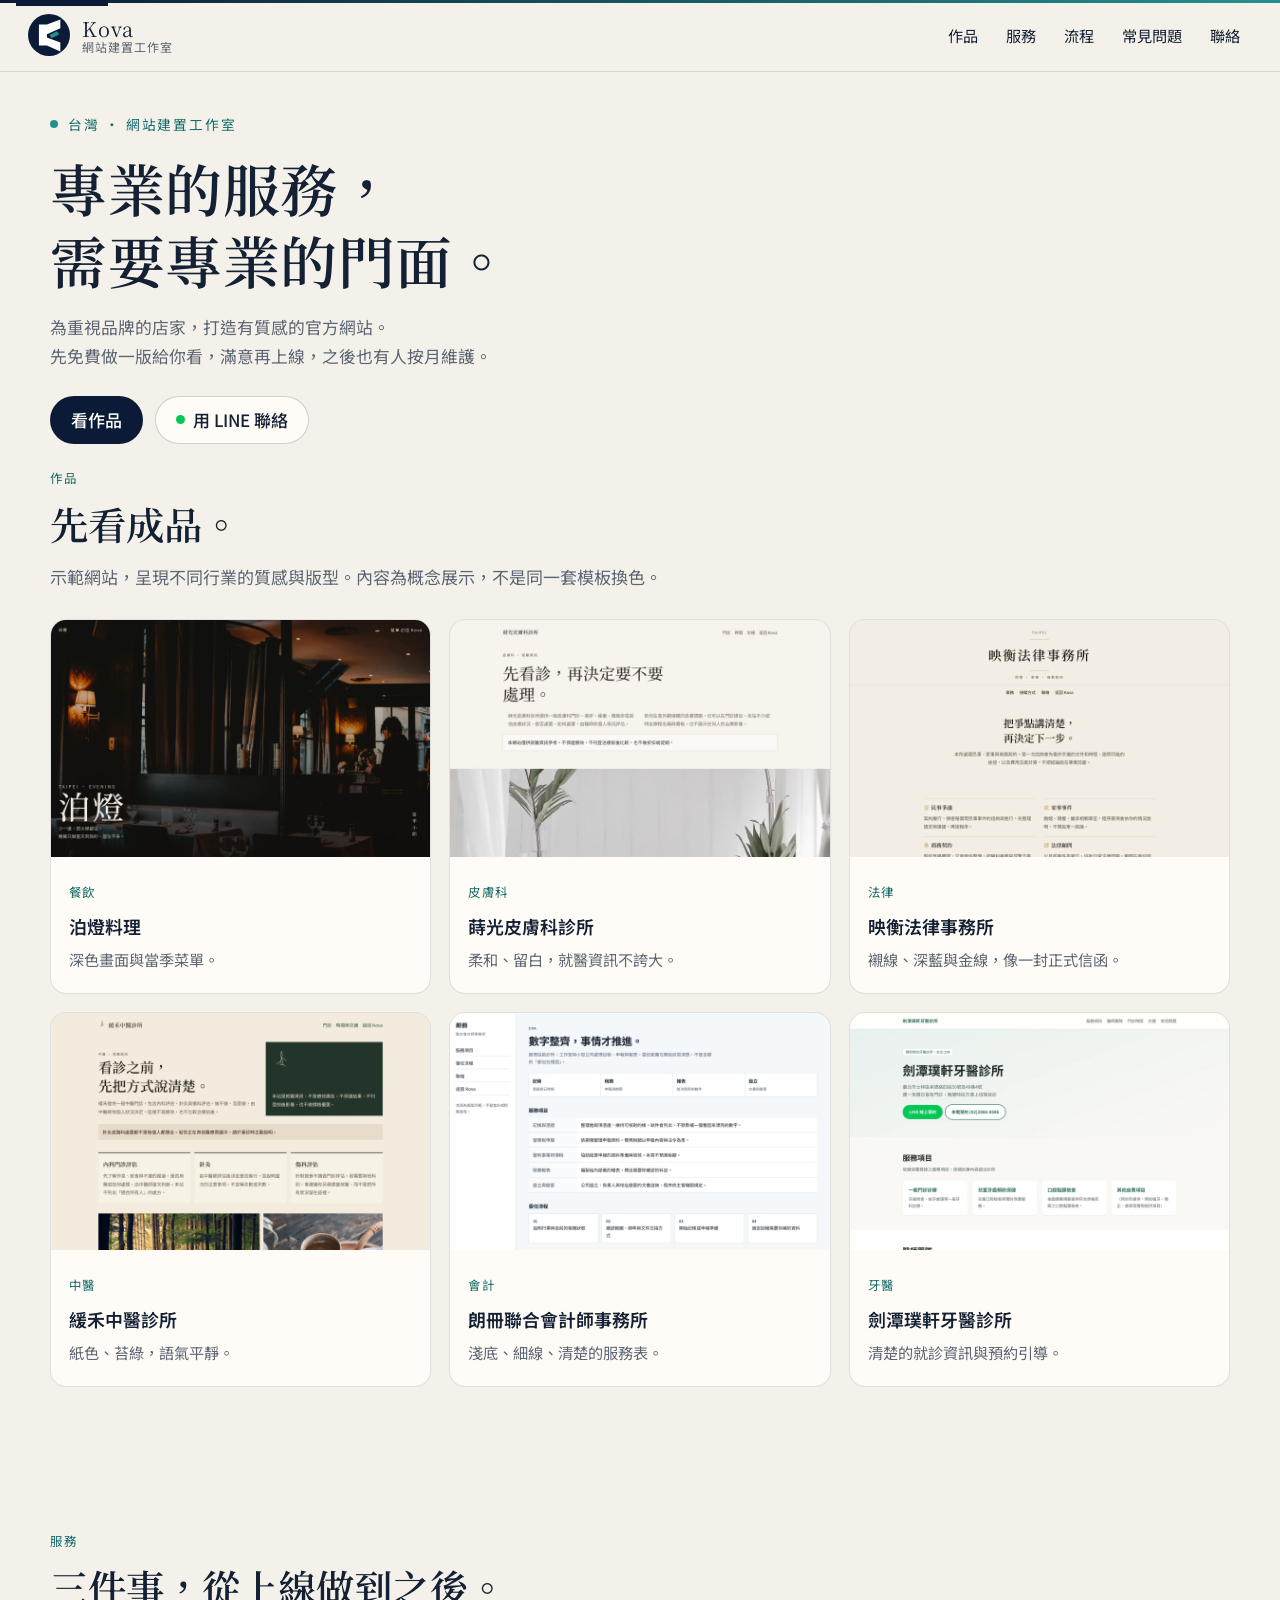
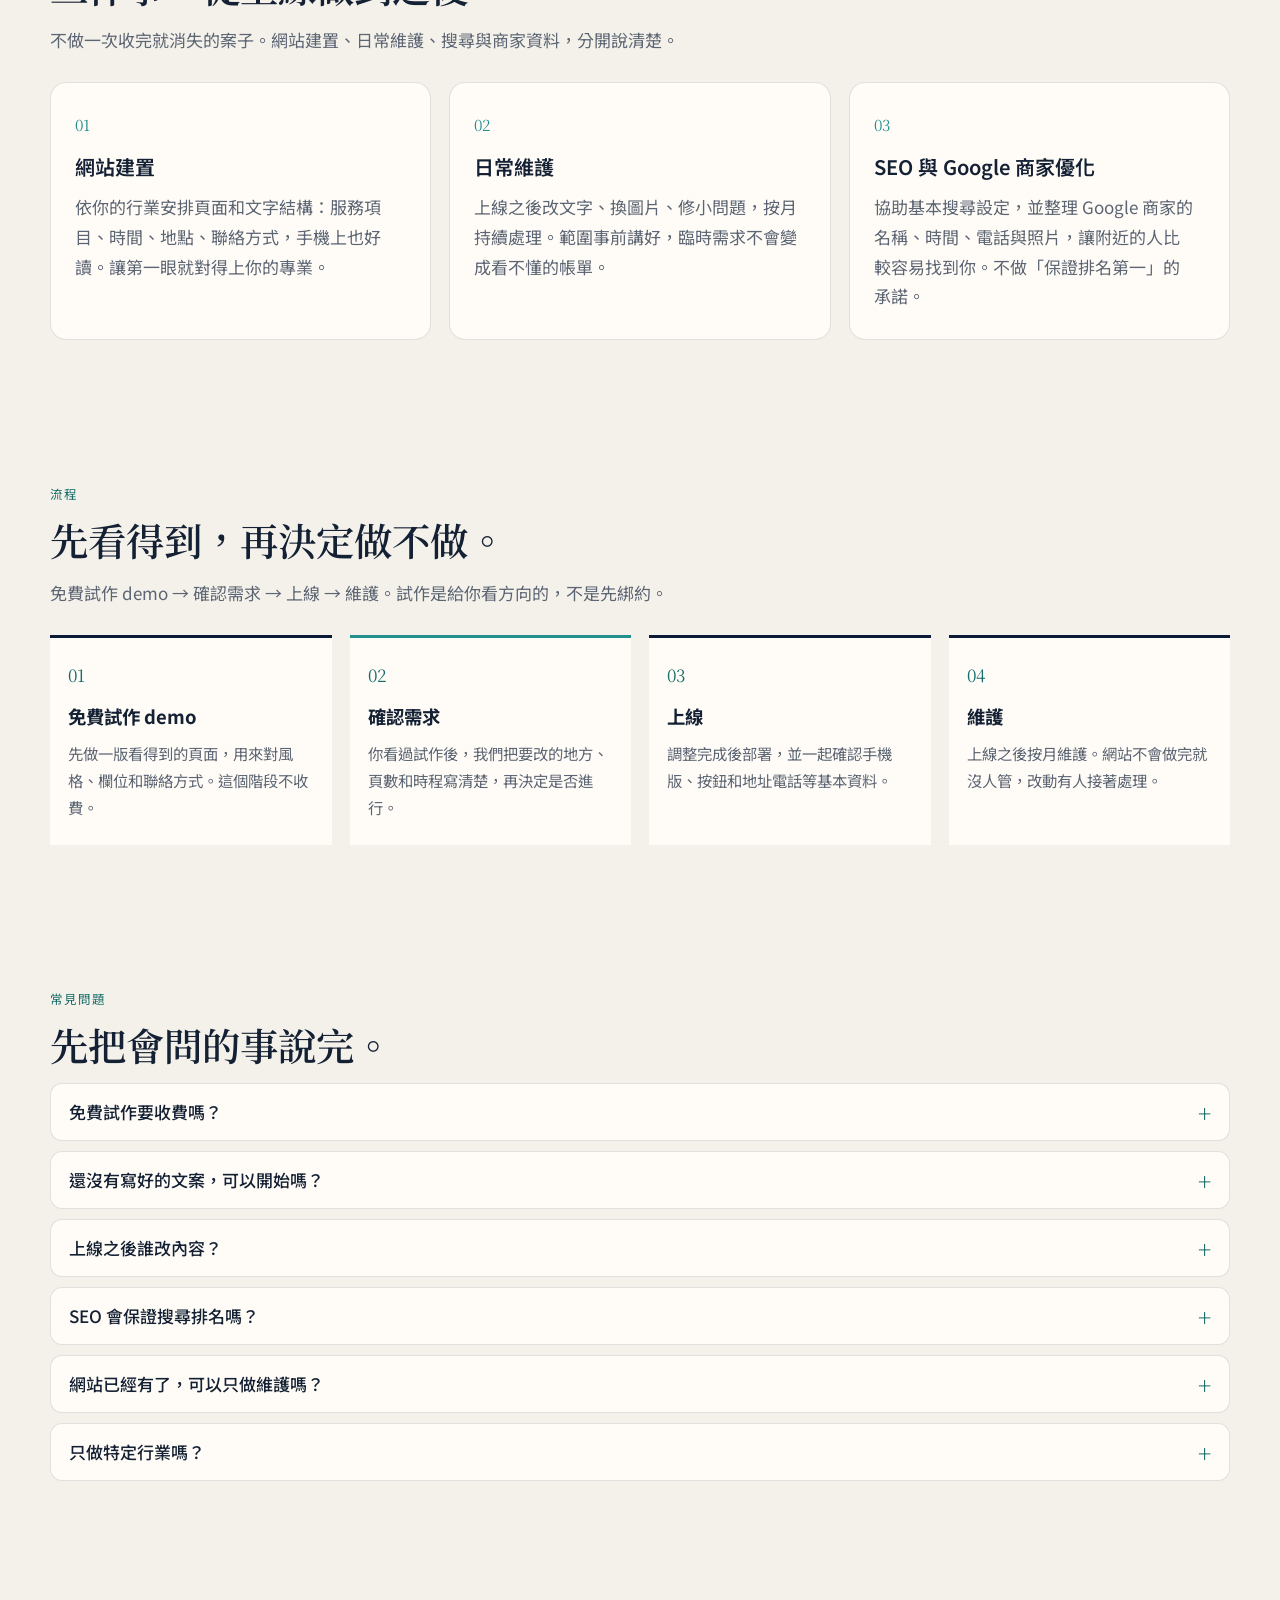
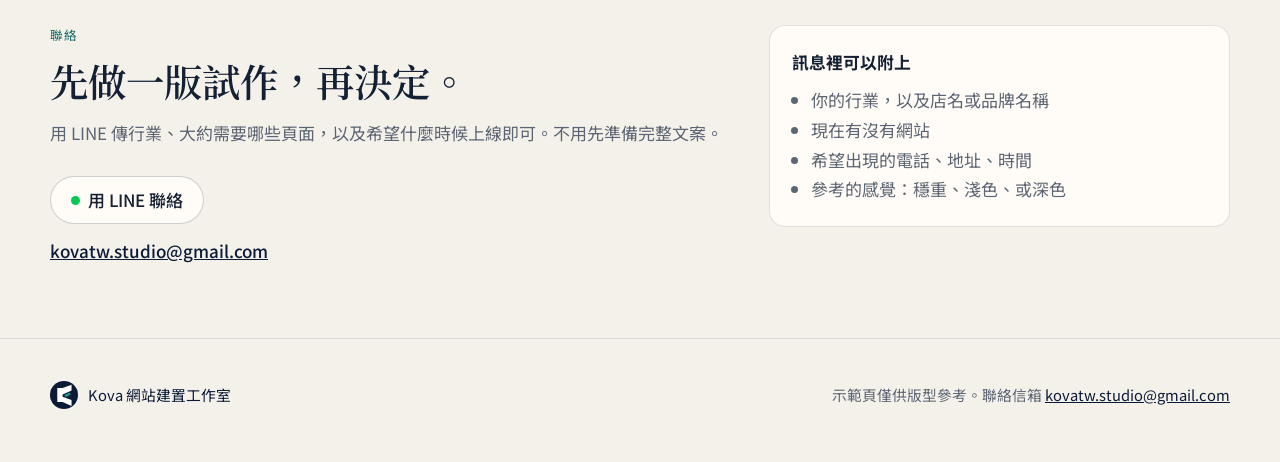
==== index.html @ 4a1bd48b "Hero title: break after comma" ====
<!DOCTYPE html>
<html lang="zh-Hant">
<head>
  <meta charset="utf-8">
  <meta name="viewport" content="width=device-width, initial-scale=1">
  <meta name="color-scheme" content="light">
  <title>Kova｜為重視品牌的店家打造官方網站</title>
  <meta name="description" content="Kova 是台灣的網站建置工作室，為重視品牌的店家打造有質感的官方網站。先免費做一版給你看，滿意再上線，之後也有人按月維護。">
  <meta name="theme-color" content="#0B1A36">
  <link rel="icon" href="assets/favicon.svg" type="image/svg+xml">
  <link rel="preconnect" href="https://fonts.googleapis.com">
  <link rel="preconnect" href="https://fonts.gstatic.com" crossorigin>
  <link href="https://fonts.googleapis.com/css2?family=Noto+Sans+TC:wght@400;500;700&family=Noto+Serif+TC:wght@500;600;700&display=swap" rel="stylesheet">
  <link rel="stylesheet" href="assets/site.css">
</head>
<body>
  <a class="skip" href="#main">跳到內容</a>
  <header class="site-header">
    <a class="brand" href="index.html" aria-label="Kova 首頁">
      <img src="assets/logo.svg" alt="" width="42" height="42">
      <span class="brand-text">
        <span class="brand-name">Kova</span>
        <span class="brand-sub">網站建置工作室</span>
      </span>
    </a>
    <button class="nav-toggle" type="button" aria-expanded="false" aria-controls="site-nav">選單</button>
    <nav id="site-nav" aria-label="主要">
      <a href="#work">作品</a>
      <a href="#services">服務</a>
      <a href="#process">流程</a>
      <a href="#faq">常見問題</a>
      <a href="#contact">聯絡</a>
    </nav>
  </header>

  <main id="main">
    <section class="hero wrap">
      <p class="eyebrow"><span class="dot" aria-hidden="true"></span>台灣 · 網站建置工作室</p>
      <h1 class="hero-title"><span>專業的服務，</span><span>需要專業的門面。</span></h1>
      <p class="lede">為重視品牌的店家，打造有質感的官方網站。<br>先免費做一版給你看，滿意再上線，之後也有人按月維護。</p>
      <div class="hero-actions">
        <a class="btn btn-navy" href="#work">看作品</a>
        <a class="btn btn-line" href="https://line.me/R/ti/p/@456rtbld">用 LINE 聯絡</a>
      </div>
    </section>

    <section class="section work-section wrap" id="work">
      <p class="kicker">作品</p>
      <h2>先看成品。</h2>
      <p class="section-intro">示範網站，呈現不同行業的質感與版型。內容為概念展示，不是同一套模板換色。</p>
      <div class="work-grid">
        <a class="work-card" href="demos/bodeng/">
          <div class="work-shot">
            <img src="assets/work/bodeng.webp" alt="泊燈料理示範網站首頁，深色餐廳空間與當季菜單" width="1600" height="1000" loading="eager">
          </div>
          <div class="work-meta">
            <span>餐飲</span>
            <h3>泊燈料理</h3>
            <p>深色畫面與當季菜單。</p>
          </div>
        </a>
        <a class="work-card" href="demos/shiguang-derma/">
          <div class="work-shot">
            <img src="assets/work/shiguang-derma.webp" alt="蒔光皮膚科診所示範網站首頁，柔和留白與就診說明" width="1600" height="1000" loading="eager">
          </div>
          <div class="work-meta">
            <span>皮膚科</span>
            <h3>蒔光皮膚科診所</h3>
            <p>柔和、留白，就醫資訊不誇大。</p>
          </div>
        </a>
        <a class="work-card" href="demos/yingheng-law/">
          <div class="work-shot">
            <img src="assets/work/yingheng-law.webp" alt="映衡法律事務所示範網站首頁，襯線字與信函式排版" width="1600" height="1000" loading="eager">
          </div>
          <div class="work-meta">
            <span>法律</span>
            <h3>映衡法律事務所</h3>
            <p>襯線、深藍與金線，像一封正式信函。</p>
          </div>
        </a>
        <a class="work-card" href="demos/huanhe-tcm/">
          <div class="work-shot">
            <img src="assets/work/huanhe-tcm.webp" alt="緩禾中醫診所示範網站首頁，紙色背景與平靜語氣" width="1600" height="1000" loading="lazy">
          </div>
          <div class="work-meta">
            <span>中醫</span>
            <h3>緩禾中醫診所</h3>
            <p>紙色、苔綠，語氣平靜。</p>
          </div>
        </a>
        <a class="work-card" href="demos/langce-cpa/">
          <div class="work-shot">
            <img src="assets/work/langce-cpa.webp" alt="朗冊聯合會計師事務所示範網站首頁，淺底與清楚的服務表" width="1600" height="1000" loading="lazy">
          </div>
          <div class="work-meta">
            <span>會計</span>
            <h3>朗冊聯合會計師事務所</h3>
            <p>淺底、細線、清楚的服務表。</p>
          </div>
        </a>
        <a class="work-card" href="https://kova.tw/jiantan-puxuan/" target="_blank" rel="noopener noreferrer">
          <div class="work-shot">
            <img src="assets/work/jiantan-puxuan.webp" alt="劍潭璞軒牙醫診所示範網站首頁，就診資訊與預約引導" width="1600" height="1000" loading="lazy">
          </div>
          <div class="work-meta">
            <span>牙醫</span>
            <h3>劍潭璞軒牙醫診所</h3>
            <p>清楚的就診資訊與預約引導。</p>
          </div>
        </a>
      </div>
    </section>

    <section class="section wrap" id="services">
      <p class="kicker">服務</p>
      <h2>三件事，從上線做到之後。</h2>
      <p class="section-intro">不做一次收完就消失的案子。網站建置、日常維護、搜尋與商家資料，分開說清楚。</p>
      <div class="service-grid">
        <article class="service">
          <span class="index">01</span>
          <h3>網站建置</h3>
          <p>依你的行業安排頁面和文字結構：服務項目、時間、地點、聯絡方式，手機上也好讀。讓第一眼就對得上你的專業。</p>
        </article>
        <article class="service">
          <span class="index">02</span>
          <h3>日常維護</h3>
          <p>上線之後改文字、換圖片、修小問題，按月持續處理。範圍事前講好，臨時需求不會變成看不懂的帳單。</p>
        </article>
        <article class="service">
          <span class="index">03</span>
          <h3>SEO 與 Google 商家優化</h3>
          <p>協助基本搜尋設定，並整理 Google 商家的名稱、時間、電話與照片，讓附近的人比較容易找到你。不做「保證排名第一」的承諾。</p>
        </article>
      </div>
    </section>

    <section class="section wrap" id="process">
      <p class="kicker">流程</p>
      <h2>先看得到，再決定做不做。</h2>
      <p class="section-intro">免費試作 demo → 確認需求 → 上線 → 維護。試作是給你看方向的，不是先綁約。</p>
      <ol class="steps">
        <li>
          <span>01</span>
          <h3>免費試作 demo</h3>
          <p>先做一版看得到的頁面，用來對風格、欄位和聯絡方式。這個階段不收費。</p>
        </li>
        <li>
          <span>02</span>
          <h3>確認需求</h3>
          <p>你看過試作後，我們把要改的地方、頁數和時程寫清楚，再決定是否進行。</p>
        </li>
        <li>
          <span>03</span>
          <h3>上線</h3>
          <p>調整完成後部署，並一起確認手機版、按鈕和地址電話等基本資料。</p>
        </li>
        <li>
          <span>04</span>
          <h3>維護</h3>
          <p>上線之後按月維護。網站不會做完就沒人管，改動有人接著處理。</p>
        </li>
      </ol>
    </section>

    <section class="section wrap" id="faq">
      <p class="kicker">常見問題</p>
      <h2>先把會問的事說完。</h2>
      <div class="faq">
        <details>
          <summary>免費試作要收費嗎？</summary>
          <p>不收費。試作用來對齊風格和範圍，你看過之後再決定要不要做。</p>
        </details>
        <details>
          <summary>還沒有寫好的文案，可以開始嗎？</summary>
          <p>可以。你提供服務項目、時間、地址和想強調的事，我們整理成網站上的句子，你再確認。</p>
        </details>
        <details>
          <summary>上線之後誰改內容？</summary>
          <p>維護範圍裡會處理事先講好的更新，例如改時間、換一段介紹、修連結。比較大的改版會另外說明。</p>
        </details>
        <details>
          <summary>SEO 會保證搜尋排名嗎？</summary>
          <p>不會。我們做的是基本設定和 Google 商家資料整理，不承諾名次或來客數。</p>
        </details>
        <details>
          <summary>網站已經有了，可以只做維護嗎？</summary>
          <p>可以。先看目前的網站和你希望改的頻率，再決定維護範圍是否合適。</p>
        </details>
        <details>
          <summary>只做特定行業嗎？</summary>
          <p>不限行業。只要你重視品牌形象、希望官網看起來專業可信，都可以先用免費試作討論。</p>
        </details>
      </div>
    </section>

    <section class="section wrap" id="contact">
      <div class="contact-grid">
        <div>
          <p class="kicker">聯絡</p>
          <h2>先做一版試作，再決定。</h2>
          <p class="section-intro">用 LINE 傳行業、大約需要哪些頁面，以及希望什麼時候上線即可。不用先準備完整文案。</p>
          <div class="contact-actions">
            <a class="btn btn-line" href="https://line.me/R/ti/p/@456rtbld">用 LINE 聯絡</a>
            <a class="mail" href="mailto:kovatw.studio@gmail.com">kovatw.studio@gmail.com</a>
          </div>
        </div>
        <aside class="contact-card">
          <h3>訊息裡可以附上</h3>
          <ul>
            <li>你的行業，以及店名或品牌名稱</li>
            <li>現在有沒有網站</li>
            <li>希望出現的電話、地址、時間</li>
            <li>參考的感覺：穩重、淺色、或深色</li>
          </ul>
        </aside>
      </div>
    </section>
  </main>

  <footer class="site-footer">
    <div class="wrap footer-row">
      <a class="footer-brand" href="index.html">
        <img src="assets/logo.svg" alt="" width="28" height="28">
        <span>Kova 網站建置工作室</span>
      </a>
      <p>示範頁僅供版型參考。聯絡信箱 <a href="mailto:kovatw.studio@gmail.com">kovatw.studio@gmail.com</a></p>
    </div>
  </footer>
  <script src="assets/site.js"></script>
</body>
</html>
---- assets/site.css ----
:root {
  --navy: #0b1a36;
  --navy-2: #15284a;
  --teal: #23908e;
  --teal-deep: #176c6a;
  --paper: #f4f1ea;
  --paper-2: #e7e2d6;
  --ink: #142033;
  --muted: #5c6573;
  --line: rgba(11, 26, 54, 0.12);
  --white: #fffcf7;
  --serif: "Noto Serif TC", "Iowan Old Style", "Palatino Linotype", Palatino, serif;
  --sans: "Noto Sans TC", "PingFang TC", "Noto Sans CJK TC", "Microsoft JhengHei", sans-serif;
  --shadow: 0 18px 40px rgba(11, 26, 54, 0.08);
  color-scheme: light;
}

* { box-sizing: border-box; }
html { scroll-behavior: smooth; }
body {
  margin: 0;
  background: var(--paper);
  color: var(--ink);
  font-family: var(--sans);
  font-size: 17px;
  line-height: 1.75;
}
img { max-width: 100%; display: block; }
a { color: inherit; }
::selection { background: #d3ebe9; color: var(--navy); }
:focus-visible {
  outline: 2px solid var(--teal-deep);
  outline-offset: 3px;
}
.skip {
  position: absolute;
  left: 16px;
  top: -40px;
  background: var(--navy);
  color: white;
  padding: 8px 12px;
  z-index: 40;
}
.skip:focus { top: 12px; }

.site-header {
  position: sticky;
  top: 0;
  z-index: 20;
  display: flex;
  align-items: center;
  justify-content: space-between;
  gap: 16px;
  padding: 14px 28px;
  background: rgba(244, 241, 234, 0.92);
  backdrop-filter: blur(14px);
  border-bottom: 1px solid var(--line);
}
.site-header::before {
  content: "";
  position: absolute;
  left: 0;
  right: 0;
  top: 0;
  height: 3px;
  background: linear-gradient(90deg, var(--navy), var(--teal));
}
.brand {
  display: flex;
  align-items: center;
  gap: 12px;
  text-decoration: none;
}
.brand img { width: 42px; height: 42px; }
.brand-text { display: flex; flex-direction: column; line-height: 1.15; }
.brand-name {
  font-family: var(--serif);
  font-size: 1.25rem;
  letter-spacing: 0.04em;
}
.brand-sub { font-size: 0.75rem; color: var(--muted); letter-spacing: 0.08em; }
#site-nav { display: flex; gap: 4px; align-items: center; }
#site-nav a {
  text-decoration: none;
  font-size: 0.95rem;
  padding: 8px 12px;
  border-radius: 999px;
}
#site-nav a:hover { background: rgba(11, 26, 54, 0.06); }
.nav-toggle {
  display: none;
  border: 1px solid var(--line);
  background: var(--white);
  color: var(--navy);
  font: inherit;
  padding: 8px 14px;
  min-height: 44px;
  border-radius: 999px;
  cursor: pointer;
}

.wrap { width: min(1180px, calc(100% - 40px)); margin: 0 auto; }
.eyebrow {
  display: flex;
  align-items: center;
  gap: 10px;
  margin: 0 0 16px;
  color: var(--teal-deep);
  font-size: 0.86rem;
  letter-spacing: 0.14em;
}
.dot {
  width: 8px;
  height: 8px;
  border-radius: 50%;
  background: var(--teal);
  display: inline-block;
}

.hero {
  padding: 40px 0 0;
}
.hero h1 {
  margin: 0;
  font-family: var(--serif);
  font-weight: 600;
  font-size: clamp(2rem, 4.6vw, 3.55rem);
  line-height: 1.28;
  letter-spacing: 0.01em;
  max-width: 12em;
}
.lede {
  max-width: 40em;
  color: var(--muted);
  font-size: 1.05rem;
  margin: 16px 0 0;
  text-wrap: pretty;
}
.hero-actions { display: flex; flex-wrap: wrap; gap: 12px; margin-top: 24px; }
.btn {
  display: inline-flex;
  align-items: center;
  justify-content: center;
  min-height: 48px;
  padding: 0 20px;
  text-decoration: none;
  border-radius: 999px;
  font-weight: 500;
  border: 1px solid transparent;
}
.btn-navy { background: var(--navy); color: white; }
.btn-navy:hover { background: var(--navy-2); }
.btn-ghost { background: transparent; border-color: rgba(11, 26, 54, 0.25); }
.btn-ghost:hover { border-color: var(--navy); }
.btn-line { background: var(--white); border-color: rgba(11, 26, 54, 0.2); }
.btn-line::before {
  content: "";
  width: 9px;
  height: 9px;
  border-radius: 50%;
  background: #06c755;
  margin-right: 8px;
}
.section { padding: 72px 0; }
.section h2 {
  margin: 0 0 12px;
  font-family: var(--serif);
  font-size: clamp(1.8rem, 3vw, 2.5rem);
  font-weight: 600;
  line-height: 1.35;
}
.section-intro { max-width: 40em; color: var(--muted); margin: 0 0 28px; text-wrap: pretty; }
.kicker {
  margin: 0 0 8px;
  color: var(--teal-deep);
  letter-spacing: 0.16em;
  font-size: 0.78rem;
}

.service-grid, .work-grid {
  display: grid;
  grid-template-columns: repeat(3, 1fr);
  gap: 18px;
}
.service {
  background: var(--white);
  border: 1px solid var(--line);
  padding: 26px 24px 28px;
  border-radius: 16px;
  min-height: 100%;
}
.service .index {
  font-family: var(--serif);
  color: var(--teal);
  font-size: 0.95rem;
}
.service h3 { margin: 10px 0 8px; font-size: 1.25rem; font-weight: 600; }
.service p { margin: 0; color: var(--muted); text-wrap: pretty; }

.steps {
  list-style: none;
  margin: 0;
  padding: 0;
  display: grid;
  grid-template-columns: repeat(4, 1fr);
  gap: 18px;
  counter-reset: none;
}
.steps li {
  background: var(--white);
  border-top: 3px solid var(--navy);
  padding: 22px 18px 24px;
  min-height: 100%;
}
.steps li:nth-child(2) { border-top-color: var(--teal); }
.steps span {
  display: block;
  font-family: var(--serif);
  color: var(--teal-deep);
  margin-bottom: 10px;
}
.steps h3 { margin: 0 0 8px; font-size: 1.15rem; }
.steps p { margin: 0; color: var(--muted); font-size: 0.96rem; }
.flow-note {
  margin: 18px 0 0;
  color: var(--muted);
  font-size: 0.95rem;
}

.work-card {
  display: flex;
  flex-direction: column;
  text-decoration: none;
  background: var(--white);
  border: 1px solid var(--line);
  border-radius: 16px;
  overflow: hidden;
  min-height: 100%;
  transition: transform 0.2s ease, box-shadow 0.2s ease;
}
.work-card:hover { transform: translateY(-3px); box-shadow: var(--shadow); }
.work-section { padding-top: 24px; }
.work-shot {
  aspect-ratio: 16 / 10;
  background: #dcd6c8;
  overflow: hidden;
}
.work-shot img {
  width: 100%;
  height: 100%;
  object-fit: cover;
  object-position: top center;
  display: block;
  transition: transform 0.45s ease;
}
.work-card:hover .work-shot img { transform: scale(1.035); }
.work-meta { padding: 18px 18px 20px; }
.work-meta span {
  color: var(--teal-deep);
  font-size: 0.78rem;
  letter-spacing: 0.12em;
}
.work-meta h3 { margin: 6px 0 4px; font-size: 1.12rem; font-weight: 600; }
.work-meta p { margin: 0; color: var(--muted); font-size: 0.95rem; }

.faq { display: grid; gap: 10px; }
.faq details {
  background: var(--white);
  border: 1px solid var(--line);
  border-radius: 12px;
  padding: 0 18px;
}
.faq summary {
  cursor: pointer;
  list-style: none;
  min-height: 56px;
  display: flex;
  align-items: center;
  justify-content: space-between;
  gap: 16px;
  font-weight: 500;
}
.faq summary::-webkit-details-marker { display: none; }
.faq summary::after {
  content: "+";
  font-family: var(--serif);
  font-size: 1.4rem;
  color: var(--teal-deep);
  line-height: 1;
}
.faq details[open] summary::after { content: "–"; }
.faq details p { margin: 0 0 16px; color: var(--muted); }

.contact-grid {
  display: grid;
  grid-template-columns: 1.2fr 0.8fr;
  gap: 28px;
  align-items: start;
}
.contact-actions { display: flex; flex-direction: column; align-items: flex-start; gap: 12px; }
.mail {
  color: var(--navy);
  font-weight: 500;
}
.contact-card {
  background: var(--white);
  border: 1px solid var(--line);
  border-radius: 16px;
  padding: 22px;
}
.contact-card h3 { margin: 0 0 8px; font-size: 1.05rem; }
.contact-card ul { margin: 0; padding-left: 1.1em; color: var(--muted); }

.site-footer {
  border-top: 1px solid var(--line);
  padding: 28px 0 40px;
  color: var(--muted);
  font-size: 0.92rem;
}
.footer-row {
  display: flex;
  justify-content: space-between;
  gap: 18px;
  flex-wrap: wrap;
}
.site-footer a { color: var(--navy); }
.footer-brand { display: flex; align-items: center; gap: 10px; color: var(--ink); text-decoration: none; }
.footer-brand img { width: 28px; height: 28px; }

@media (max-width: 980px) {
  .contact-grid { grid-template-columns: 1fr; }
  .service-grid { grid-template-columns: 1fr; }
  .steps, .work-grid { grid-template-columns: 1fr 1fr; }
}
@media (max-width: 860px) {
  .nav-toggle { display: inline-flex; }
  #site-nav {
    display: none;
    position: absolute;
    top: calc(100% + 1px);
    left: 0;
    right: 0;
    flex-direction: column;
    align-items: stretch;
    padding: 10px 16px 16px;
    background: var(--paper);
    border-bottom: 1px solid var(--line);
    box-shadow: 0 16px 28px rgba(11, 26, 54, 0.08);
  }
  #site-nav.is-open { display: flex; }
  #site-nav a { padding: 12px; border-radius: 10px; }
}
@media (max-width: 720px) {
  .wrap { width: min(1120px, calc(100% - 32px)); }
  .site-header { padding: 12px 16px; }
  .contact-grid, .steps, .work-grid { grid-template-columns: 1fr; }
  .hero { padding: 32px 0 4px; }
  .work-section { padding-top: 20px; }
  .section { padding: 52px 0; }
  .preview { height: 168px; }
}
@media (prefers-reduced-motion: reduce) {
  html { scroll-behavior: auto; }
  .work-card { transition: none; }
  .work-shot img { transition: none; }
}

.hero-title span{display:inline-block}
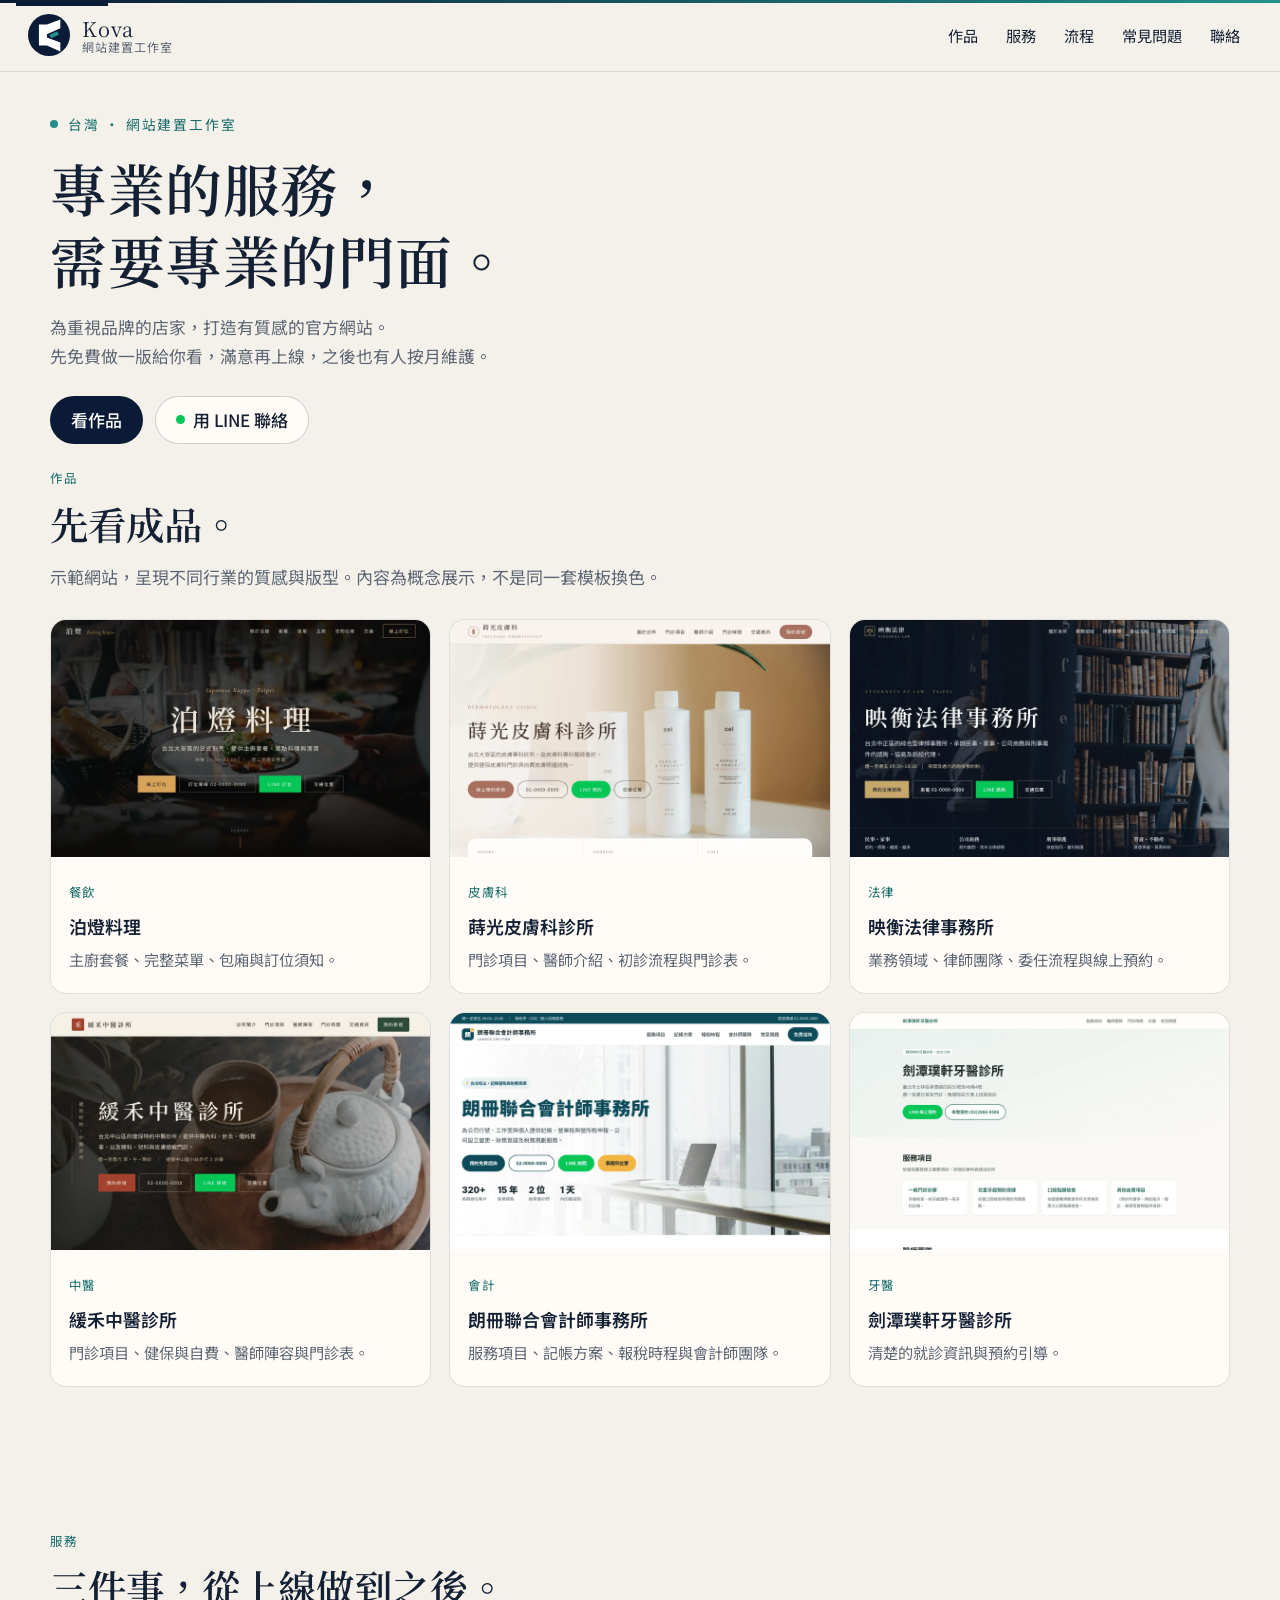
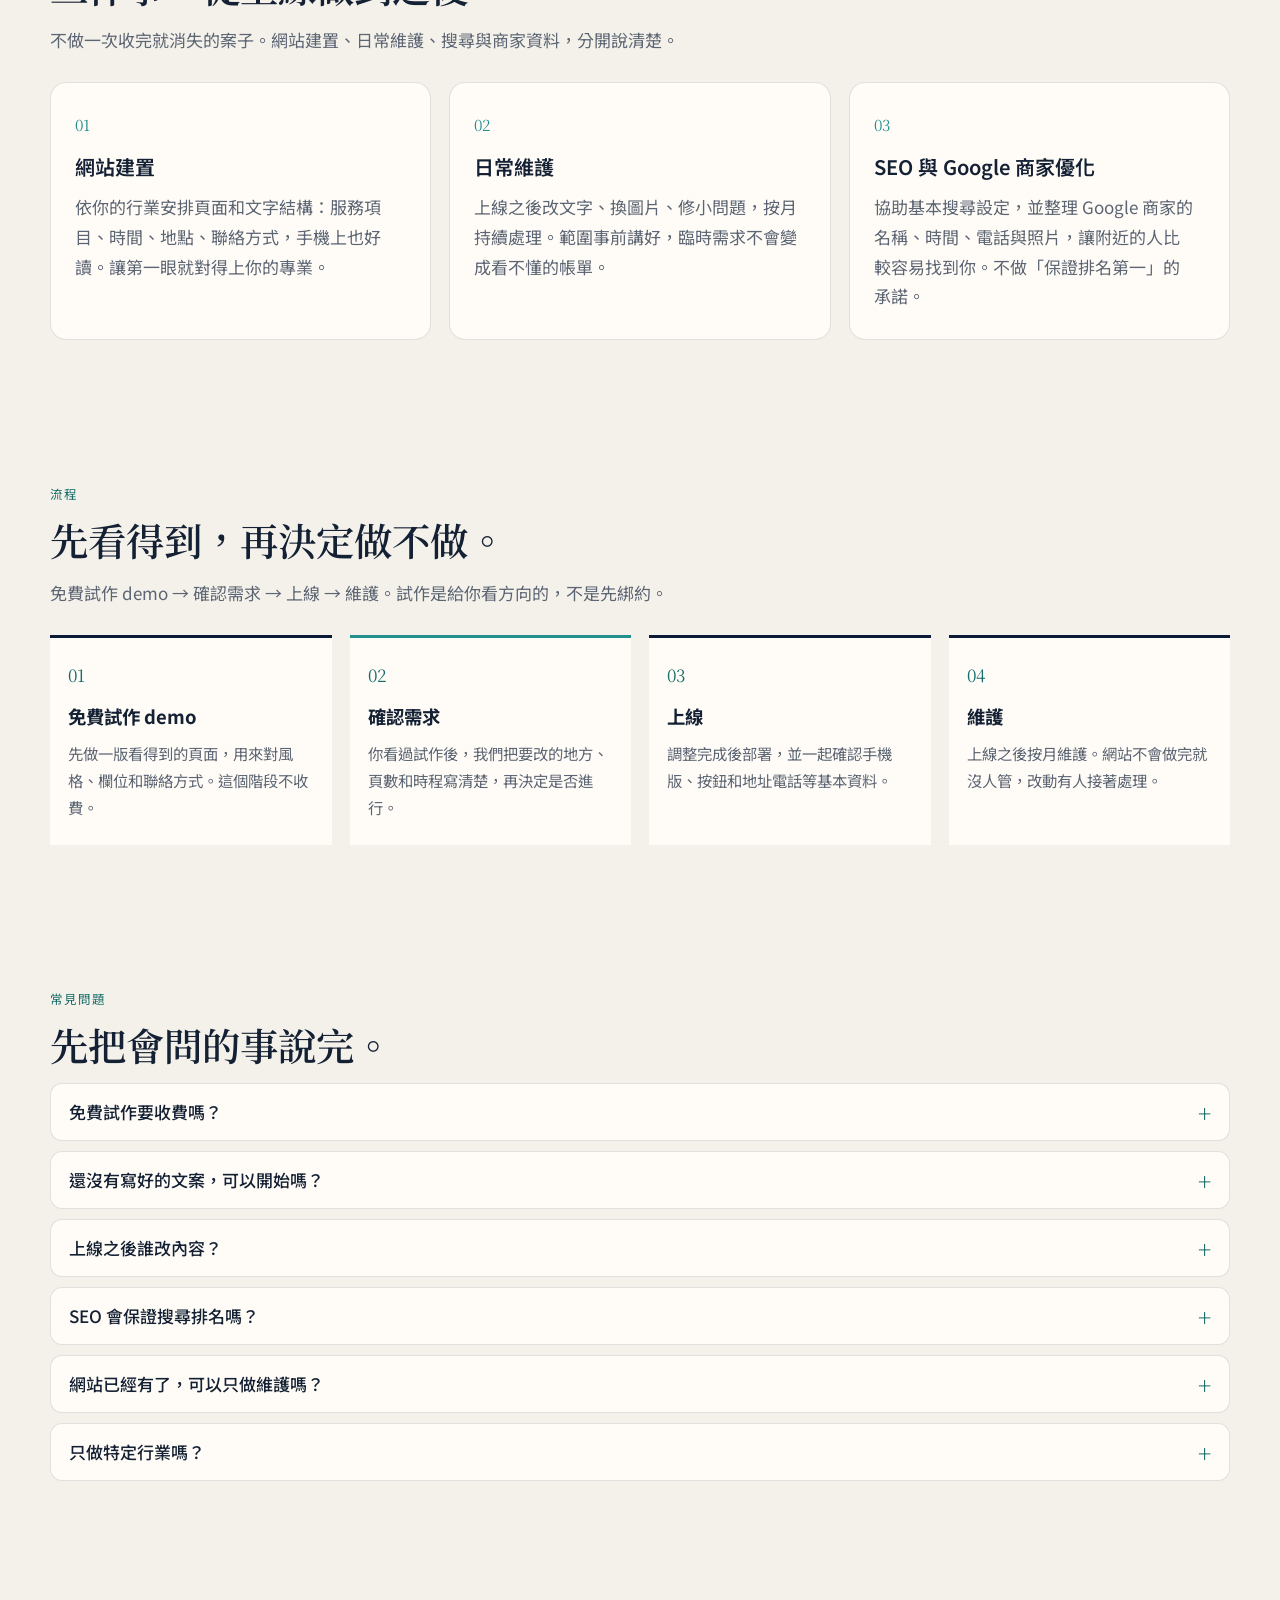
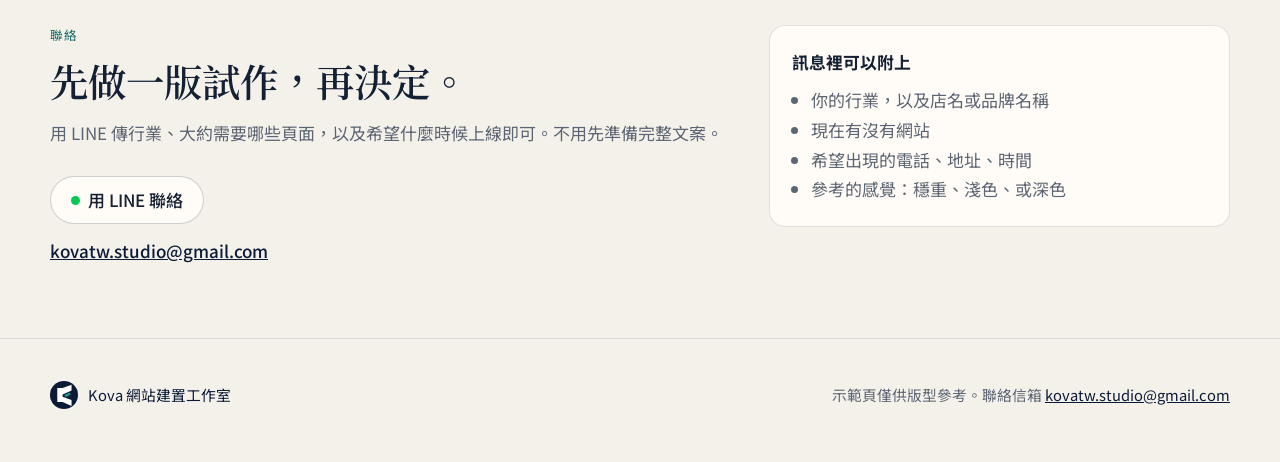
==== commit c0c47aa4: "Rebuild 5 demo sites with full content, new layouts and photos; refresh portfolio thumbnails" ====
--- a/index.html
+++ b/index.html
@@ -51,52 +51,52 @@
       <div class="work-grid">
         <a class="work-card" href="demos/bodeng/">
           <div class="work-shot">
-            <img src="assets/work/bodeng.webp" alt="泊燈料理示範網站首頁，深色餐廳空間與當季菜單" width="1600" height="1000" loading="eager">
+            <img src="assets/work/bodeng.webp" alt="泊燈料理示範網站首頁，日式割烹餐廳的主廚套餐與訂位" width="1600" height="1000" loading="eager">
           </div>
           <div class="work-meta">
             <span>餐飲</span>
             <h3>泊燈料理</h3>
-            <p>深色畫面與當季菜單。</p>
+            <p>主廚套餐、完整菜單、包廂與訂位須知。</p>
           </div>
         </a>
         <a class="work-card" href="demos/shiguang-derma/">
           <div class="work-shot">
-            <img src="assets/work/shiguang-derma.webp" alt="蒔光皮膚科診所示範網站首頁，柔和留白與就診說明" width="1600" height="1000" loading="eager">
+            <img src="assets/work/shiguang-derma.webp" alt="蒔光皮膚科診所示範網站首頁，門診資訊與預約掛號" width="1600" height="1000" loading="eager">
           </div>
           <div class="work-meta">
             <span>皮膚科</span>
             <h3>蒔光皮膚科診所</h3>
-            <p>柔和、留白，就醫資訊不誇大。</p>
+            <p>門診項目、醫師介紹、初診流程與門診表。</p>
           </div>
         </a>
         <a class="work-card" href="demos/yingheng-law/">
           <div class="work-shot">
-            <img src="assets/work/yingheng-law.webp" alt="映衡法律事務所示範網站首頁，襯線字與信函式排版" width="1600" height="1000" loading="eager">
+            <img src="assets/work/yingheng-law.webp" alt="映衡法律事務所示範網站首頁，業務領域與預約諮詢" width="1600" height="1000" loading="eager">
           </div>
           <div class="work-meta">
             <span>法律</span>
             <h3>映衡法律事務所</h3>
-            <p>襯線、深藍與金線，像一封正式信函。</p>
+            <p>業務領域、律師團隊、委任流程與線上預約。</p>
           </div>
         </a>
         <a class="work-card" href="demos/huanhe-tcm/">
           <div class="work-shot">
-            <img src="assets/work/huanhe-tcm.webp" alt="緩禾中醫診所示範網站首頁，紙色背景與平靜語氣" width="1600" height="1000" loading="lazy">
+            <img src="assets/work/huanhe-tcm.webp" alt="緩禾中醫診所示範網站首頁，門診項目與掛號資訊" width="1600" height="1000" loading="lazy">
           </div>
           <div class="work-meta">
             <span>中醫</span>
             <h3>緩禾中醫診所</h3>
-            <p>紙色、苔綠，語氣平靜。</p>
+            <p>門診項目、健保與自費、醫師陣容與門診表。</p>
           </div>
         </a>
         <a class="work-card" href="demos/langce-cpa/">
           <div class="work-shot">
-            <img src="assets/work/langce-cpa.webp" alt="朗冊聯合會計師事務所示範網站首頁，淺底與清楚的服務表" width="1600" height="1000" loading="lazy">
+            <img src="assets/work/langce-cpa.webp" alt="朗冊聯合會計師事務所示範網站首頁，服務項目與記帳方案" width="1600" height="1000" loading="lazy">
           </div>
           <div class="work-meta">
             <span>會計</span>
             <h3>朗冊聯合會計師事務所</h3>
-            <p>淺底、細線、清楚的服務表。</p>
+            <p>服務項目、記帳方案、報稅時程與會計師團隊。</p>
           </div>
         </a>
         <a class="work-card" href="https://kova.tw/jiantan-puxuan/" target="_blank" rel="noopener noreferrer">
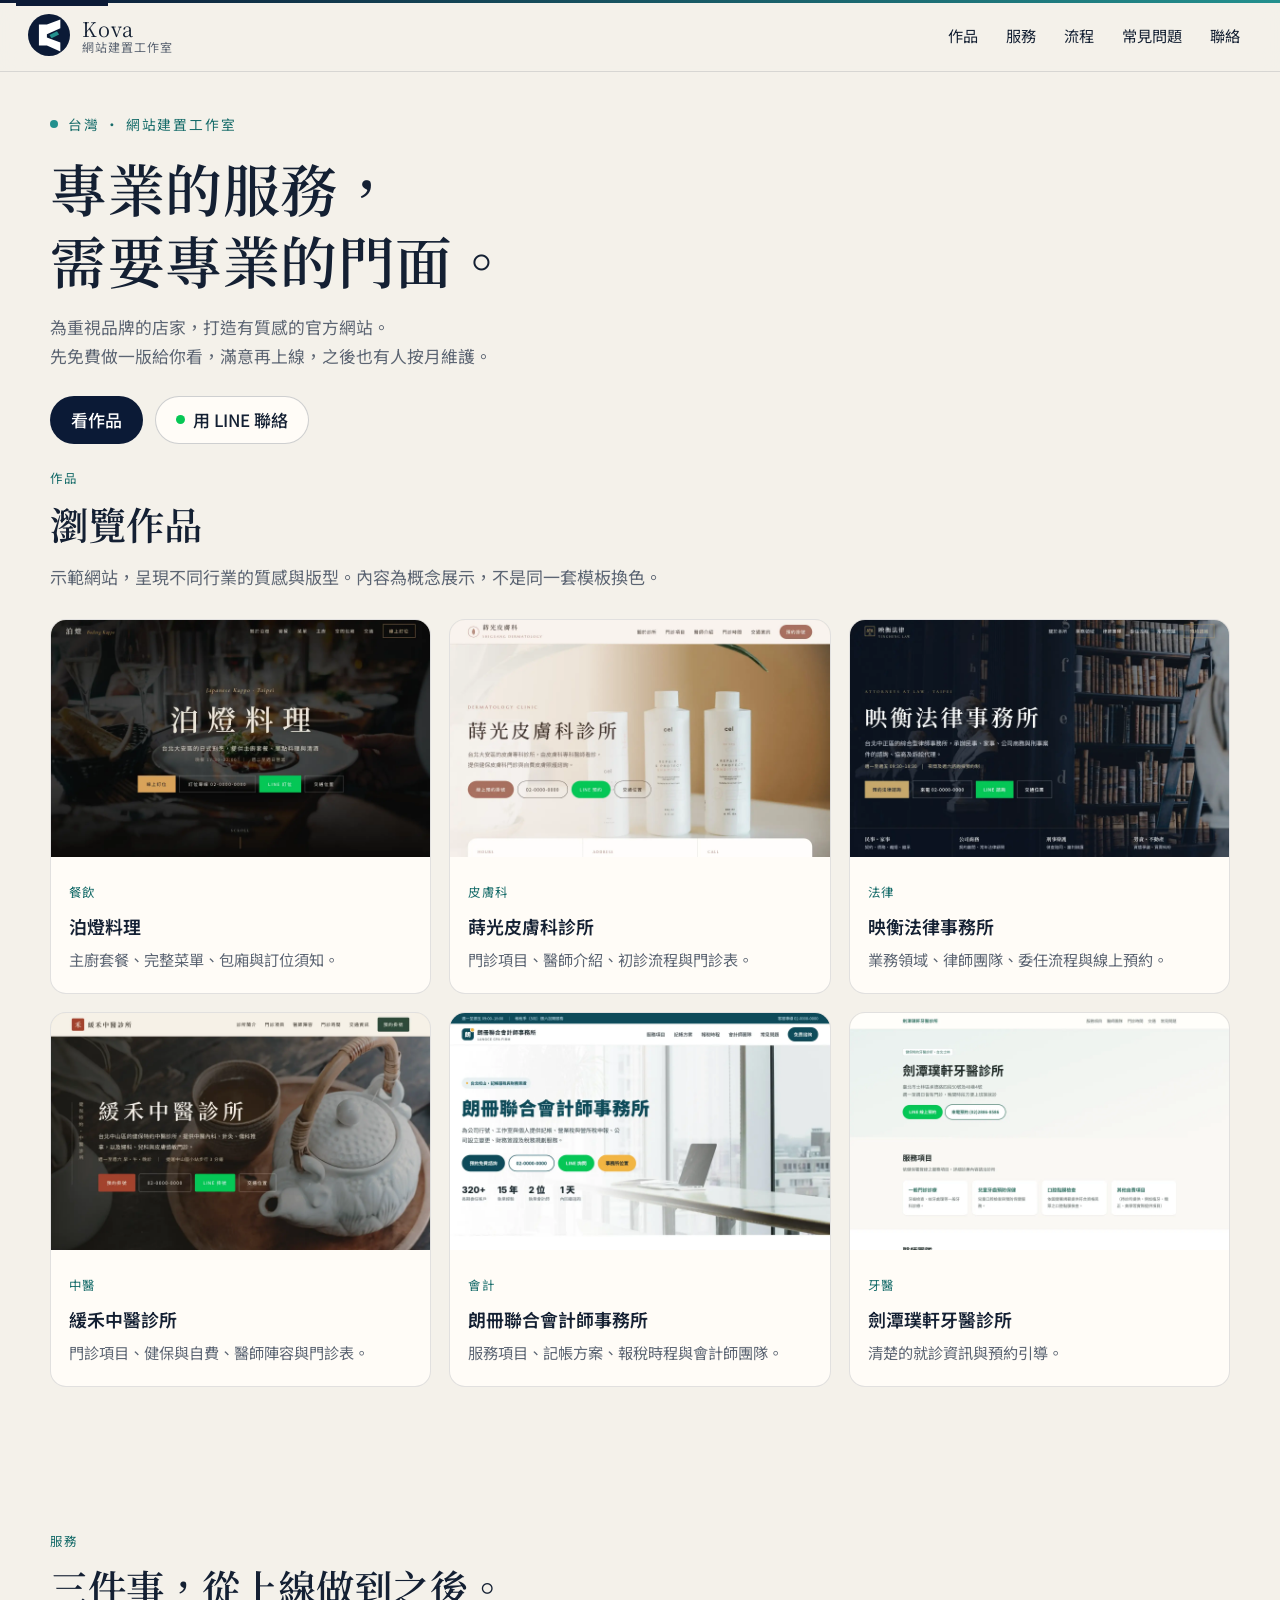
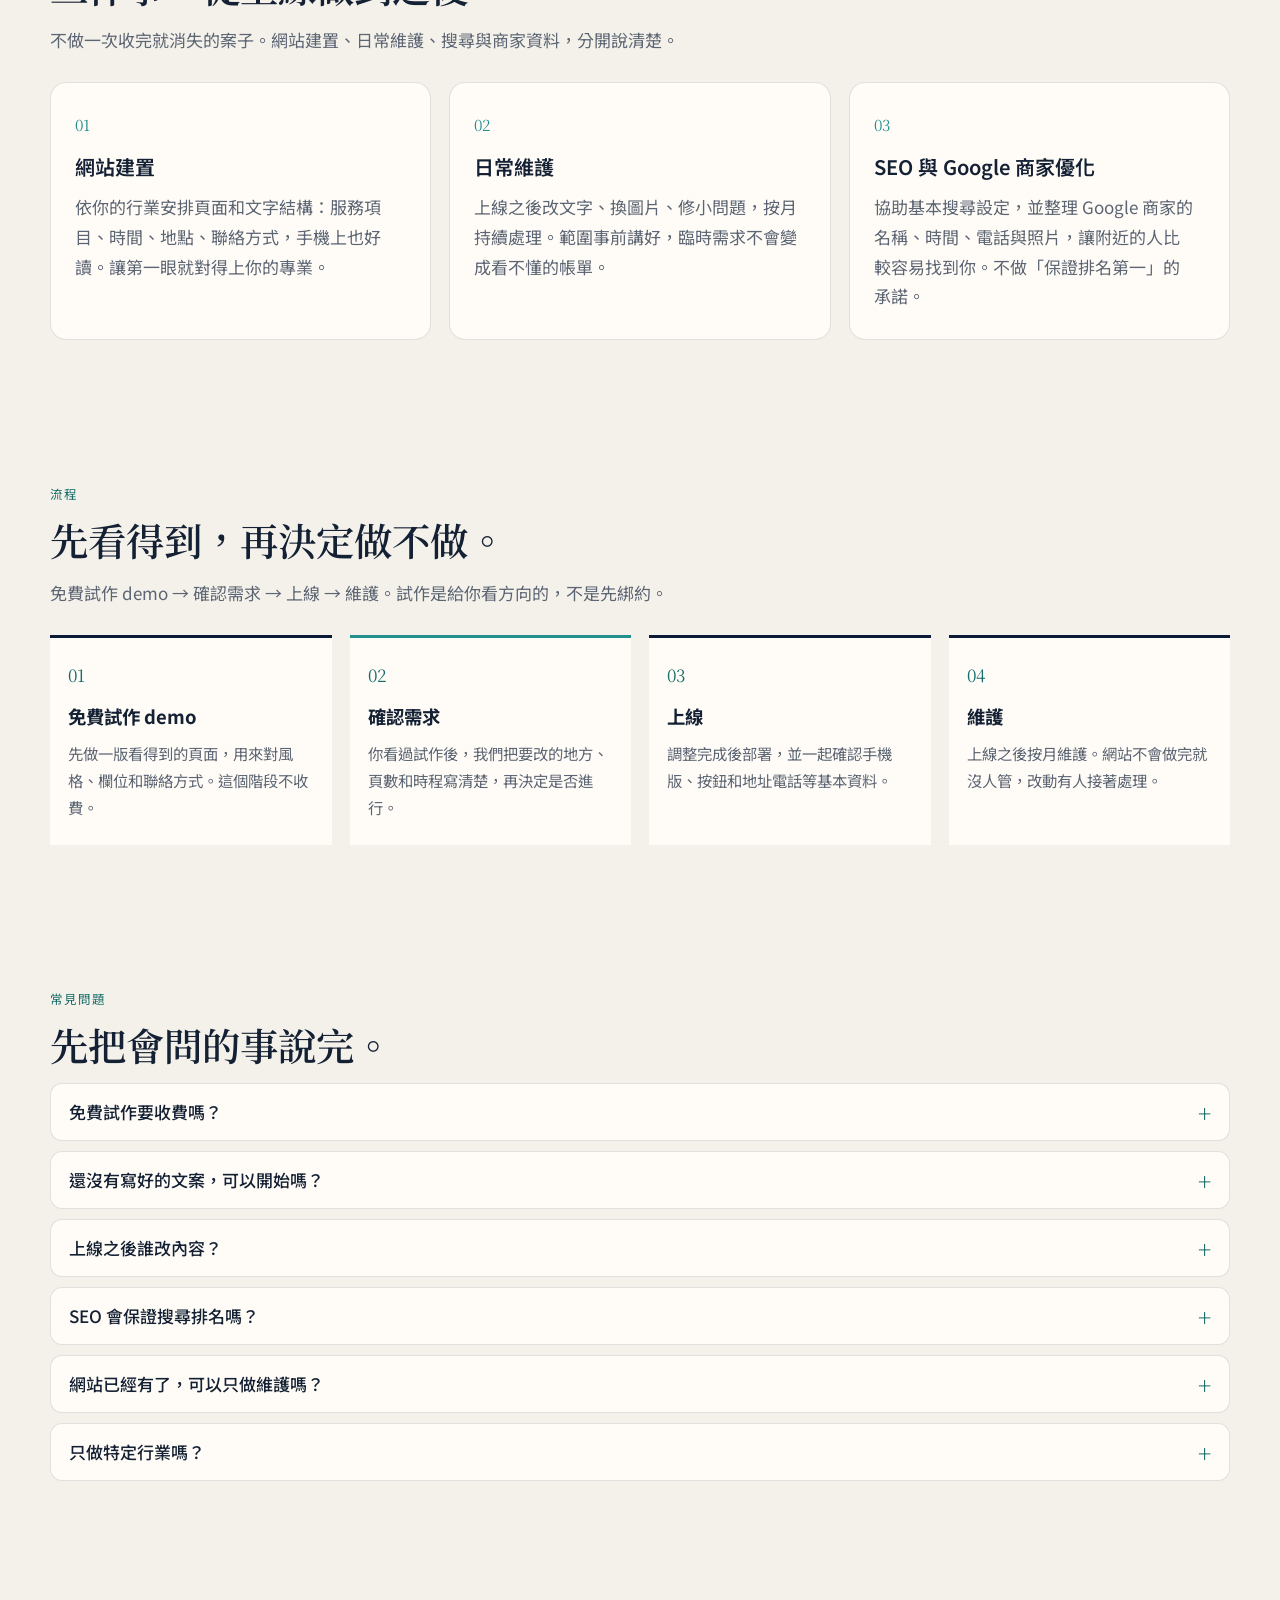
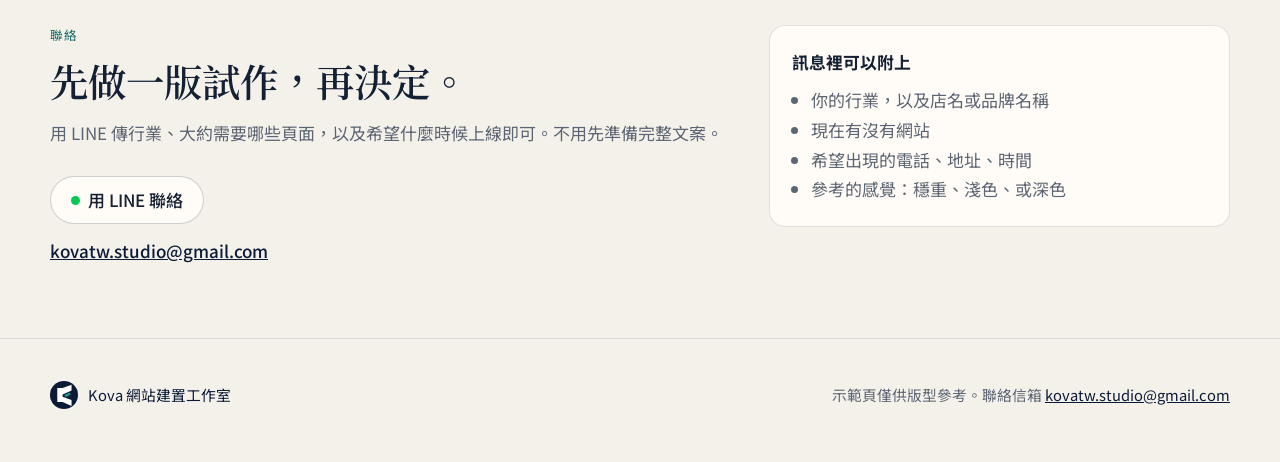
==== commit 171fa312: "Work heading: 瀏覽作品" ====
--- a/index.html
+++ b/index.html
@@ -46,7 +46,7 @@
 
     <section class="section work-section wrap" id="work">
       <p class="kicker">作品</p>
-      <h2>先看成品。</h2>
+      <h2>瀏覽作品</h2>
       <p class="section-intro">示範網站，呈現不同行業的質感與版型。內容為概念展示，不是同一套模板換色。</p>
       <div class="work-grid">
         <a class="work-card" href="demos/bodeng/">
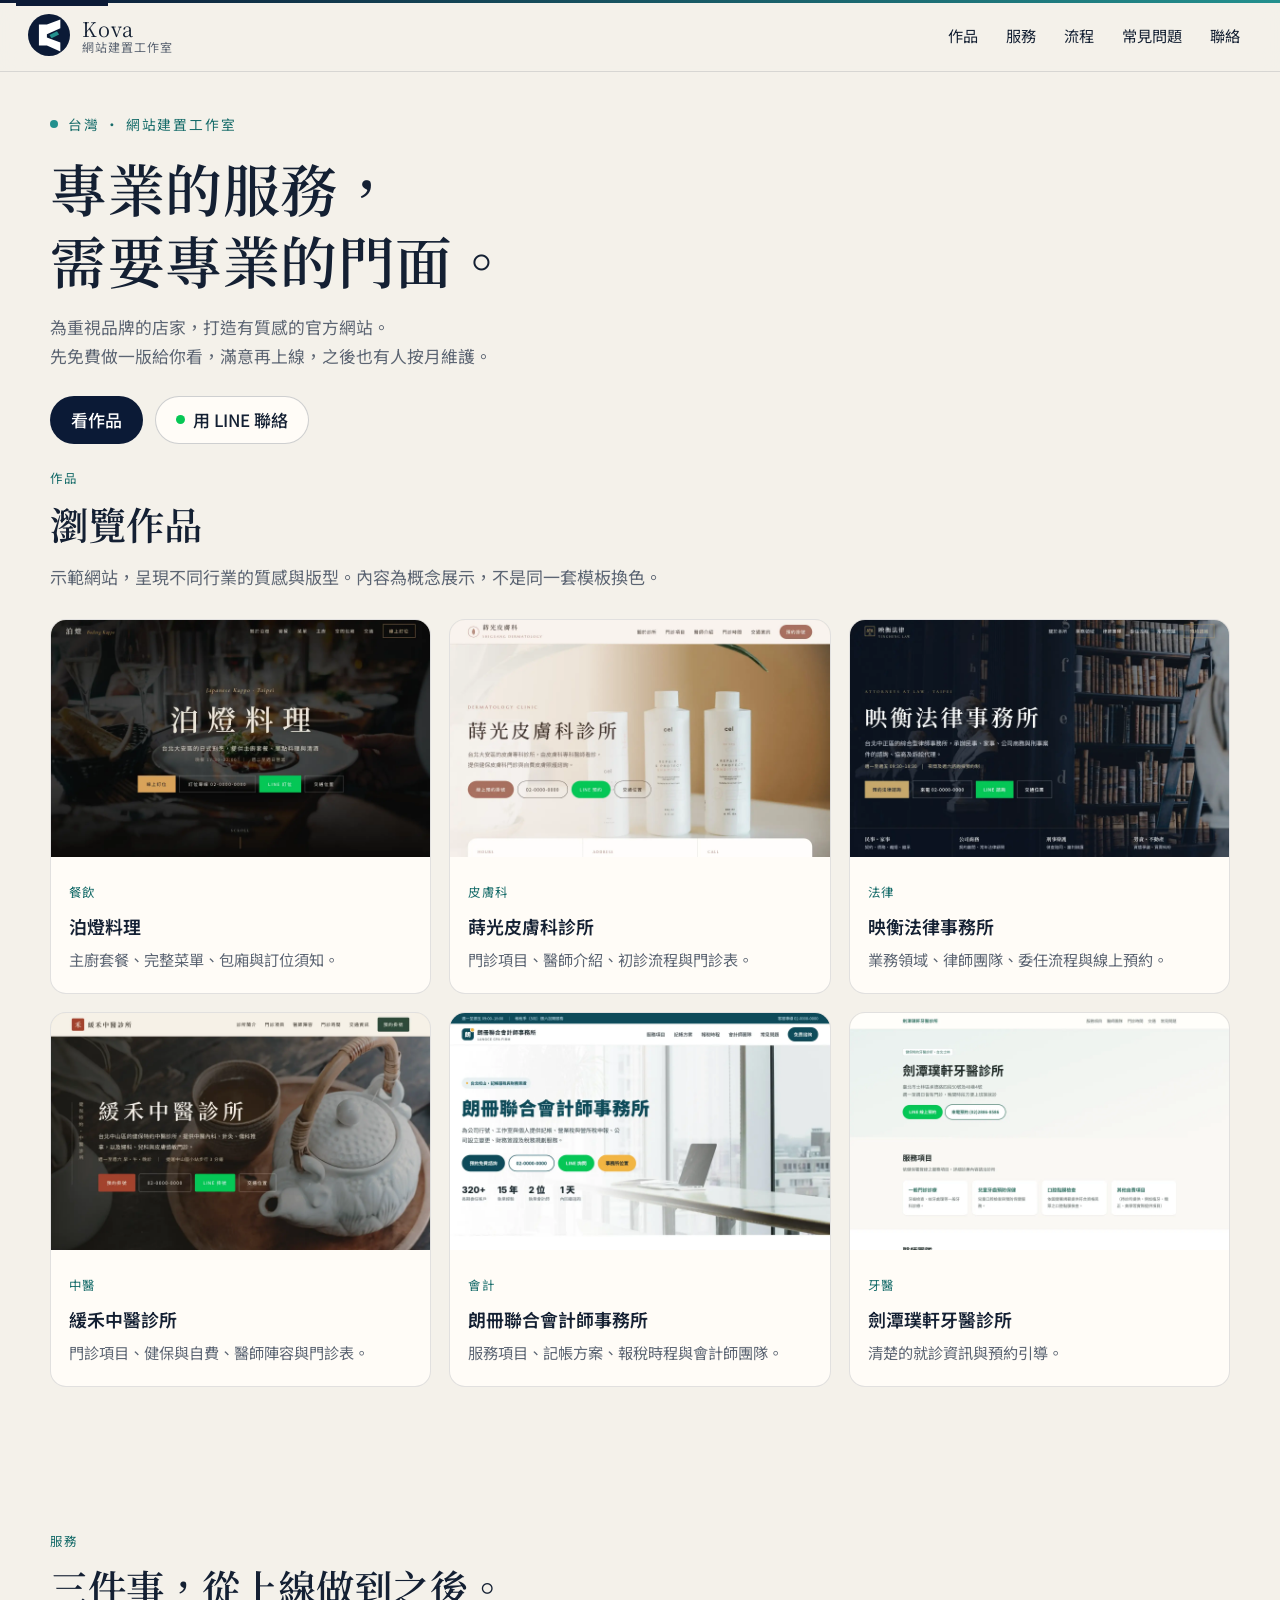
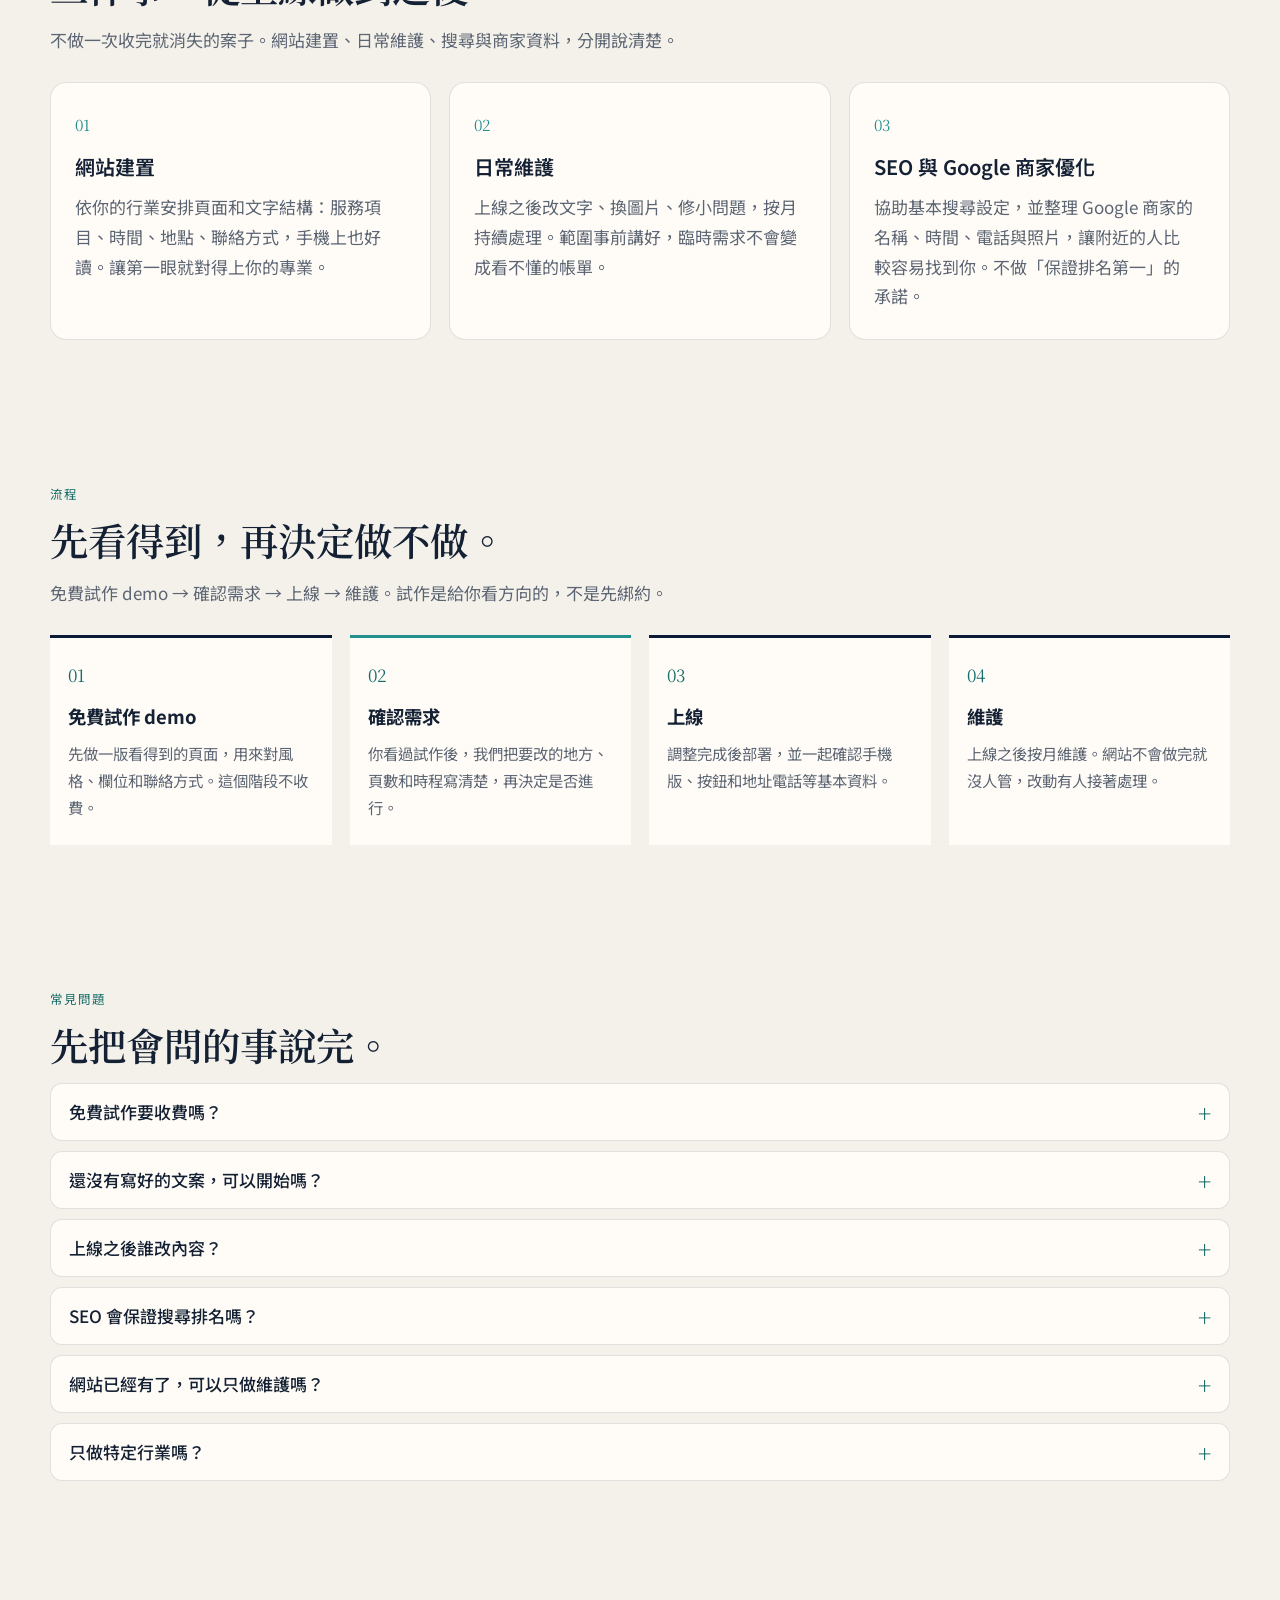
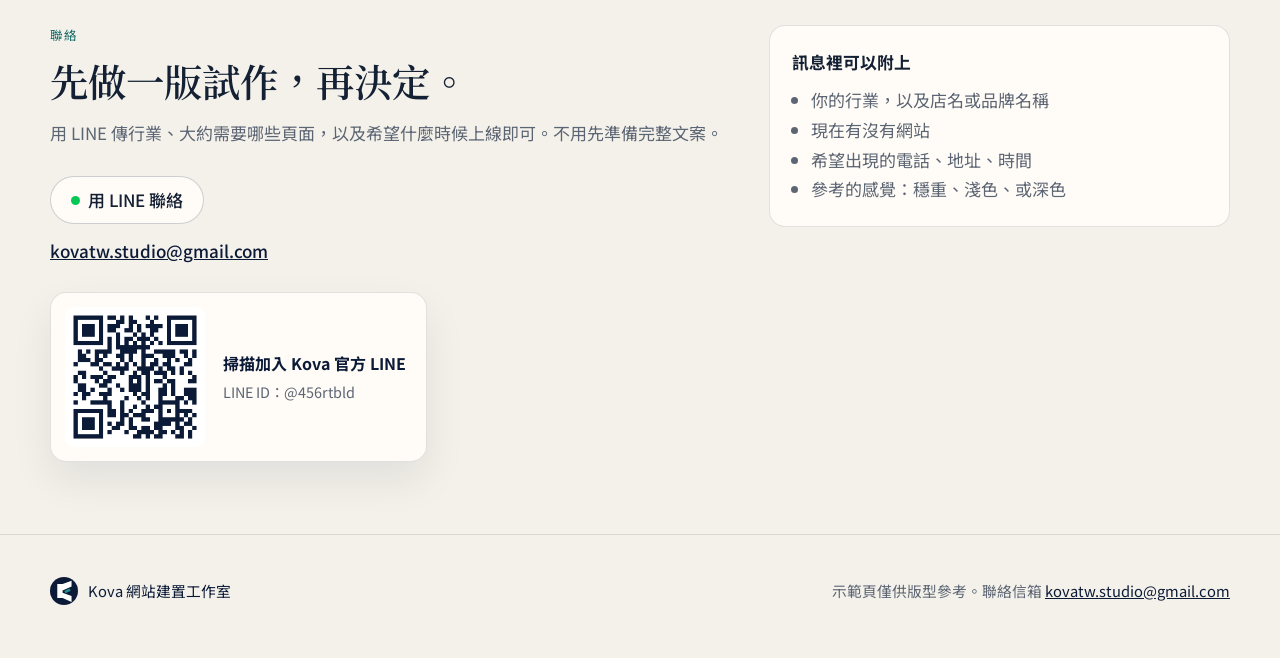
==== commit 8d61b2c7: "Contact: add LINE QR code" ====
--- a/index.html
+++ b/index.html
@@ -204,6 +204,10 @@
             <a class="btn btn-line" href="https://line.me/R/ti/p/@456rtbld">用 LINE 聯絡</a>
             <a class="mail" href="mailto:kovatw.studio@gmail.com">kovatw.studio@gmail.com</a>
           </div>
+          <figure class="line-qr">
+            <img src="assets/line-qr.png" width="140" height="140" alt="Kova 官方 LINE QR code（@456rtbld）" loading="lazy">
+            <figcaption><strong>掃描加入 Kova 官方 LINE</strong><span>LINE ID：@456rtbld</span></figcaption>
+          </figure>
         </div>
         <aside class="contact-card">
           <h3>訊息裡可以附上</h3>
--- a/assets/site.css
+++ b/assets/site.css
@@ -301,6 +301,26 @@
 .mail {
   color: var(--navy);
   font-weight: 500;
+}
+.line-qr {
+  display: flex;
+  align-items: center;
+  gap: 18px;
+  margin: 26px 0 0;
+  padding: 14px 20px 14px 14px;
+  background: var(--white);
+  border: 1px solid var(--line);
+  border-radius: 16px;
+  width: fit-content;
+  box-shadow: var(--shadow);
+}
+.line-qr img { width: 140px; height: 140px; border-radius: 8px; }
+.line-qr figcaption { display: flex; flex-direction: column; gap: 2px; }
+.line-qr strong { color: var(--navy); font-size: 1rem; }
+.line-qr span { color: var(--muted); font-size: 0.9rem; }
+@media (max-width: 720px) {
+  .line-qr { gap: 14px; padding: 10px 16px 10px 10px; }
+  .line-qr img { width: 96px; height: 96px; }
 }
 .contact-card {
   background: var(--white);
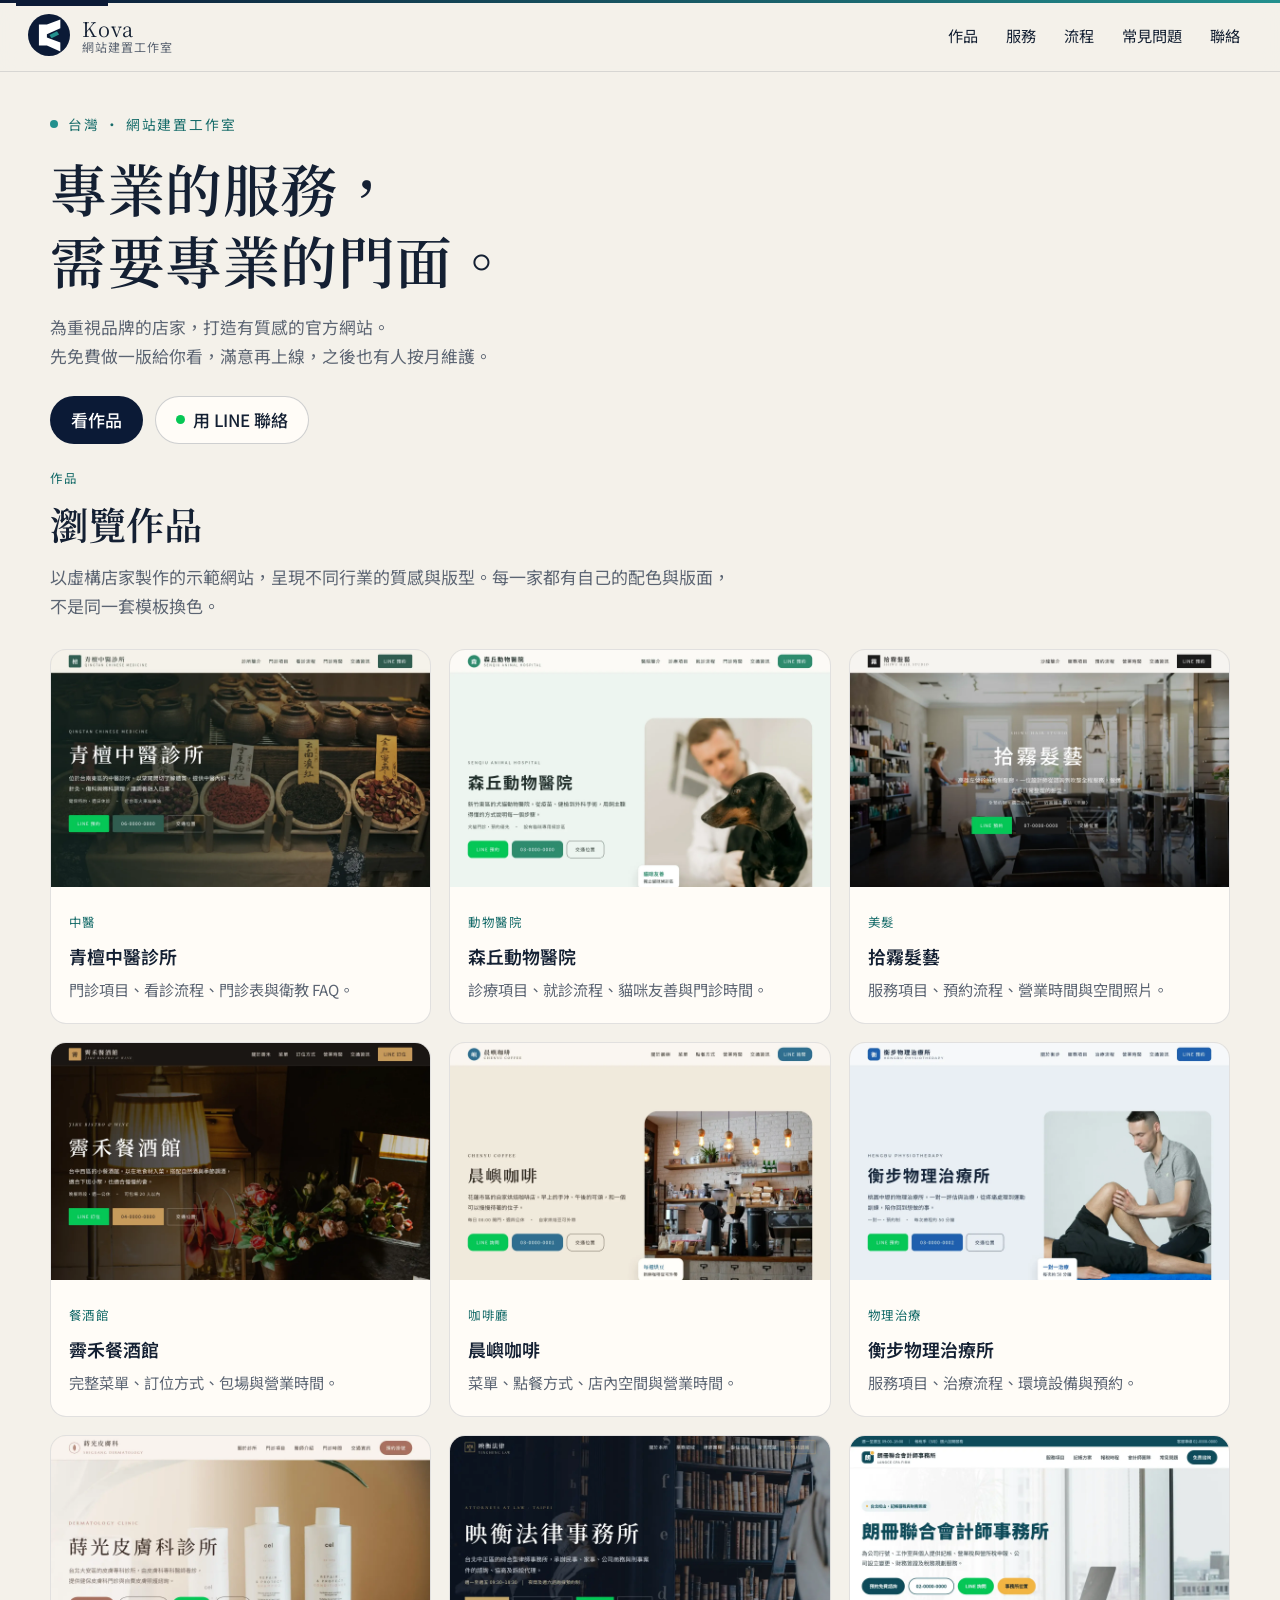
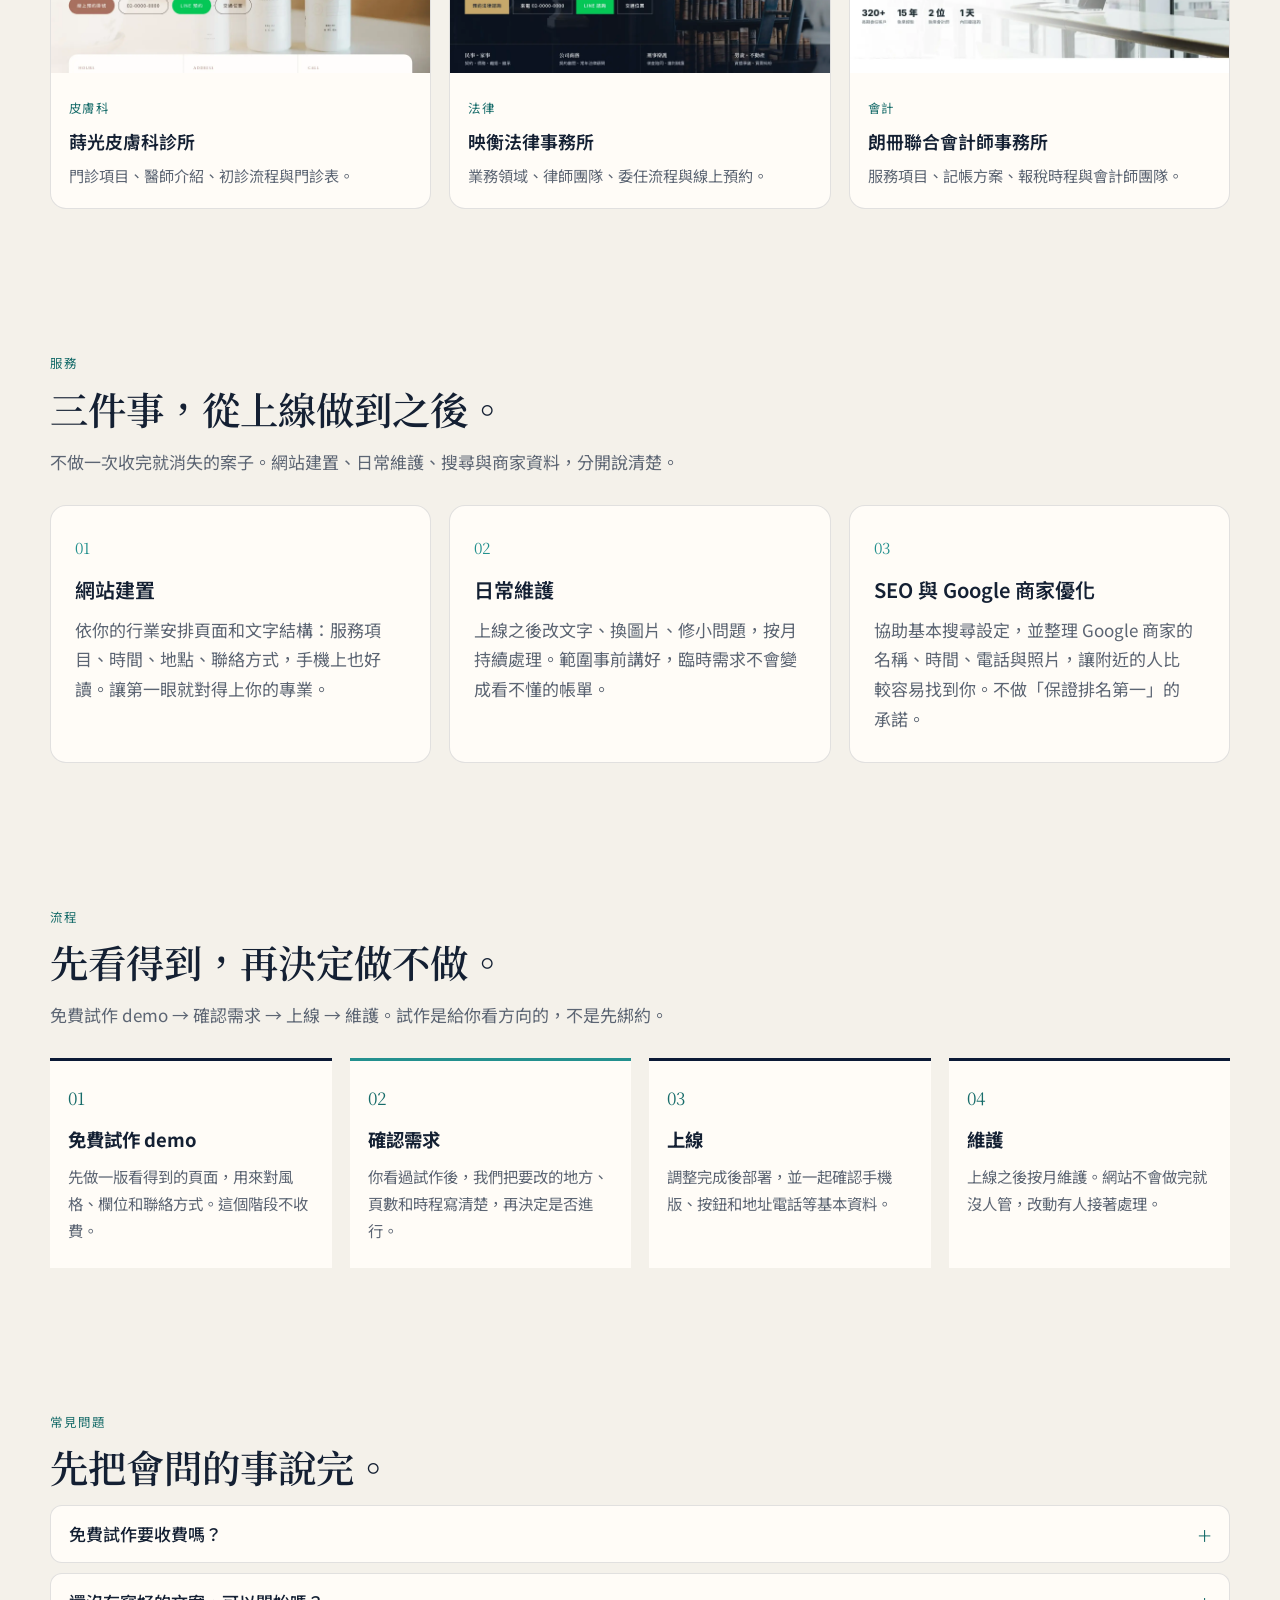
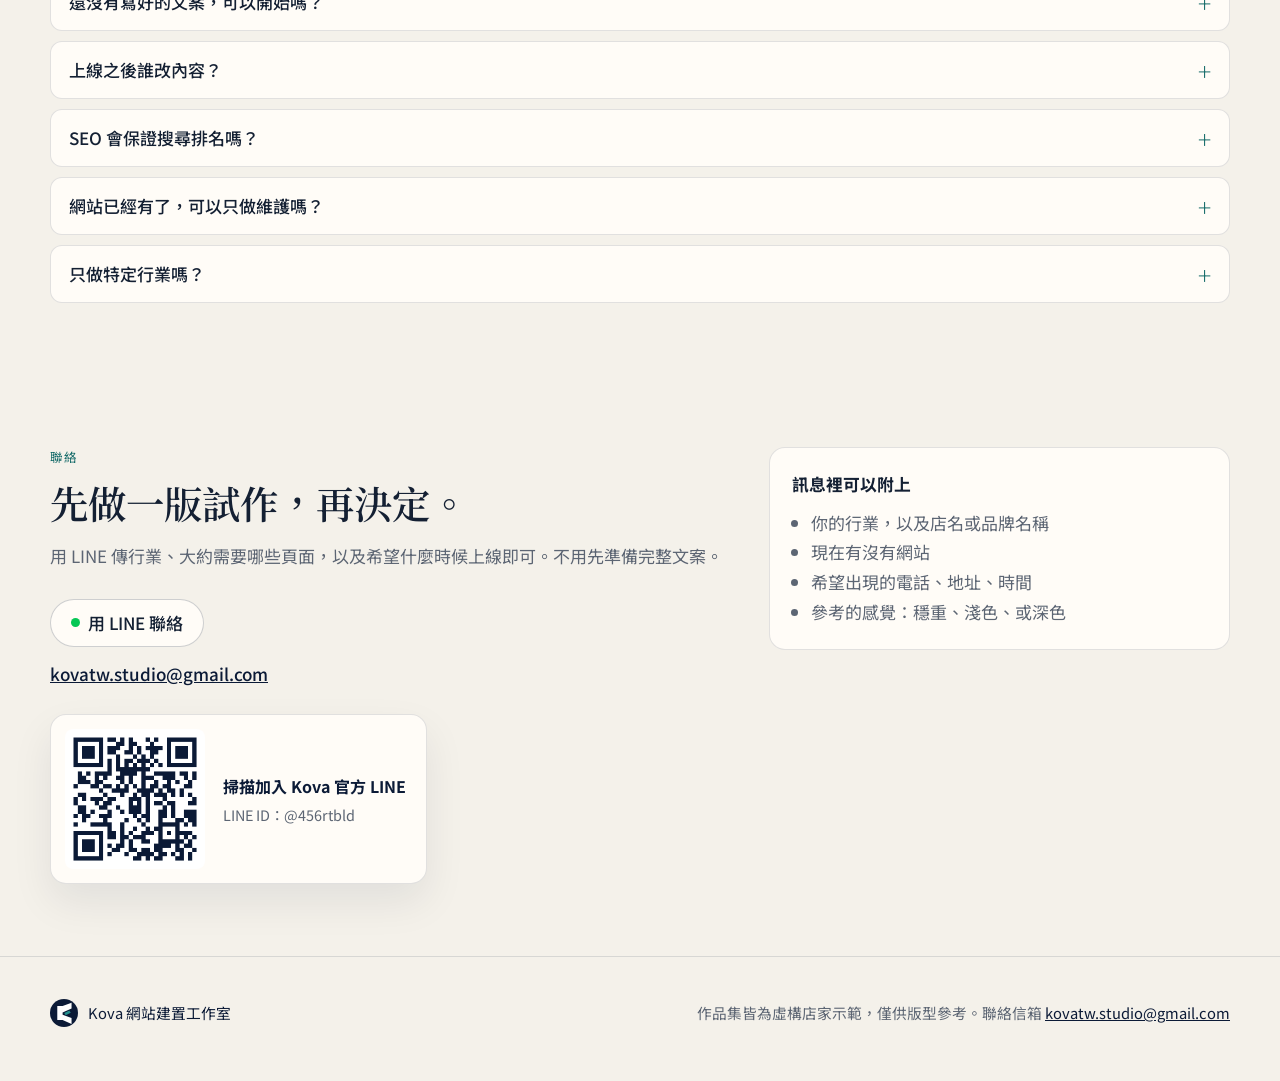
==== commit 4f5179d4: "Portfolio: replace real-shop demo with six fictional shop demos" ====
--- a/index.html
+++ b/index.html
@@ -47,21 +47,71 @@
     <section class="section work-section wrap" id="work">
       <p class="kicker">作品</p>
       <h2>瀏覽作品</h2>
-      <p class="section-intro">示範網站，呈現不同行業的質感與版型。內容為概念展示，不是同一套模板換色。</p>
+      <p class="section-intro">以虛構店家製作的示範網站，呈現不同行業的質感與版型。每一家都有自己的配色與版面，不是同一套模板換色。</p>
       <div class="work-grid">
-        <a class="work-card" href="demos/bodeng/">
-          <div class="work-shot">
-            <img src="assets/work/bodeng.webp" alt="泊燈料理示範網站首頁，日式割烹餐廳的主廚套餐與訂位" width="1600" height="1000" loading="eager">
-          </div>
-          <div class="work-meta">
-            <span>餐飲</span>
-            <h3>泊燈料理</h3>
-            <p>主廚套餐、完整菜單、包廂與訂位須知。</p>
+        <a class="work-card" href="qingtan-tcm/">
+          <div class="work-shot">
+            <img src="assets/work/qingtan-tcm.webp" alt="青檀中醫診所示範網站首頁，台南中醫診所的門診資訊與預約" width="1600" height="1000" loading="eager">
+          </div>
+          <div class="work-meta">
+            <span>中醫</span>
+            <h3>青檀中醫診所</h3>
+            <p>門診項目、看診流程、門診表與衛教 FAQ。</p>
+          </div>
+        </a>
+        <a class="work-card" href="senqiu-vet/">
+          <div class="work-shot">
+            <img src="assets/work/senqiu-vet.webp" alt="森丘動物醫院示範網站首頁，犬貓門診與預約資訊" width="1600" height="1000" loading="eager">
+          </div>
+          <div class="work-meta">
+            <span>動物醫院</span>
+            <h3>森丘動物醫院</h3>
+            <p>診療項目、就診流程、貓咪友善與門診時間。</p>
+          </div>
+        </a>
+        <a class="work-card" href="shiwu-hair/">
+          <div class="work-shot">
+            <img src="assets/work/shiwu-hair.webp" alt="拾霧髮藝示範網站首頁，預約制美髮沙龍" width="1600" height="1000" loading="eager">
+          </div>
+          <div class="work-meta">
+            <span>美髮</span>
+            <h3>拾霧髮藝</h3>
+            <p>服務項目、預約流程、營業時間與空間照片。</p>
+          </div>
+        </a>
+        <a class="work-card" href="jihe-bistro/">
+          <div class="work-shot">
+            <img src="assets/work/jihe-bistro.webp" alt="霽禾餐酒館示範網站首頁，餐酒館菜單與訂位" width="1600" height="1000" loading="lazy">
+          </div>
+          <div class="work-meta">
+            <span>餐酒館</span>
+            <h3>霽禾餐酒館</h3>
+            <p>完整菜單、訂位方式、包場與營業時間。</p>
+          </div>
+        </a>
+        <a class="work-card" href="chenyu-coffee/">
+          <div class="work-shot">
+            <img src="assets/work/chenyu-coffee.webp" alt="晨嶼咖啡示範網站首頁，自家烘焙咖啡店" width="1600" height="1000" loading="lazy">
+          </div>
+          <div class="work-meta">
+            <span>咖啡廳</span>
+            <h3>晨嶼咖啡</h3>
+            <p>菜單、點餐方式、店內空間與營業時間。</p>
+          </div>
+        </a>
+        <a class="work-card" href="hengbu-pt/">
+          <div class="work-shot">
+            <img src="assets/work/hengbu-pt.webp" alt="衡步物理治療所示範網站首頁，物理治療服務與預約" width="1600" height="1000" loading="lazy">
+          </div>
+          <div class="work-meta">
+            <span>物理治療</span>
+            <h3>衡步物理治療所</h3>
+            <p>服務項目、治療流程、環境設備與預約。</p>
           </div>
         </a>
         <a class="work-card" href="demos/shiguang-derma/">
           <div class="work-shot">
-            <img src="assets/work/shiguang-derma.webp" alt="蒔光皮膚科診所示範網站首頁，門診資訊與預約掛號" width="1600" height="1000" loading="eager">
+            <img src="assets/work/shiguang-derma.webp" alt="蒔光皮膚科診所示範網站首頁，門診資訊與預約掛號" width="1600" height="1000" loading="lazy">
           </div>
           <div class="work-meta">
             <span>皮膚科</span>
@@ -71,7 +121,7 @@
         </a>
         <a class="work-card" href="demos/yingheng-law/">
           <div class="work-shot">
-            <img src="assets/work/yingheng-law.webp" alt="映衡法律事務所示範網站首頁，業務領域與預約諮詢" width="1600" height="1000" loading="eager">
+            <img src="assets/work/yingheng-law.webp" alt="映衡法律事務所示範網站首頁，業務領域與預約諮詢" width="1600" height="1000" loading="lazy">
           </div>
           <div class="work-meta">
             <span>法律</span>
@@ -79,16 +129,6 @@
             <p>業務領域、律師團隊、委任流程與線上預約。</p>
           </div>
         </a>
-        <a class="work-card" href="demos/huanhe-tcm/">
-          <div class="work-shot">
-            <img src="assets/work/huanhe-tcm.webp" alt="緩禾中醫診所示範網站首頁，門診項目與掛號資訊" width="1600" height="1000" loading="lazy">
-          </div>
-          <div class="work-meta">
-            <span>中醫</span>
-            <h3>緩禾中醫診所</h3>
-            <p>門診項目、健保與自費、醫師陣容與門診表。</p>
-          </div>
-        </a>
         <a class="work-card" href="demos/langce-cpa/">
           <div class="work-shot">
             <img src="assets/work/langce-cpa.webp" alt="朗冊聯合會計師事務所示範網站首頁，服務項目與記帳方案" width="1600" height="1000" loading="lazy">
@@ -97,16 +137,6 @@
             <span>會計</span>
             <h3>朗冊聯合會計師事務所</h3>
             <p>服務項目、記帳方案、報稅時程與會計師團隊。</p>
-          </div>
-        </a>
-        <a class="work-card" href="https://kova.tw/jiantan-puxuan/" target="_blank" rel="noopener noreferrer">
-          <div class="work-shot">
-            <img src="assets/work/jiantan-puxuan.webp" alt="劍潭璞軒牙醫診所示範網站首頁，就診資訊與預約引導" width="1600" height="1000" loading="lazy">
-          </div>
-          <div class="work-meta">
-            <span>牙醫</span>
-            <h3>劍潭璞軒牙醫診所</h3>
-            <p>清楚的就診資訊與預約引導。</p>
           </div>
         </a>
       </div>
@@ -228,7 +258,7 @@
         <img src="assets/logo.svg" alt="" width="28" height="28">
         <span>Kova 網站建置工作室</span>
       </a>
-      <p>示範頁僅供版型參考。聯絡信箱 <a href="mailto:kovatw.studio@gmail.com">kovatw.studio@gmail.com</a></p>
+      <p>作品集皆為虛構店家示範，僅供版型參考。聯絡信箱 <a href="mailto:kovatw.studio@gmail.com">kovatw.studio@gmail.com</a></p>
     </div>
   </footer>
   <script src="assets/site.js"></script>
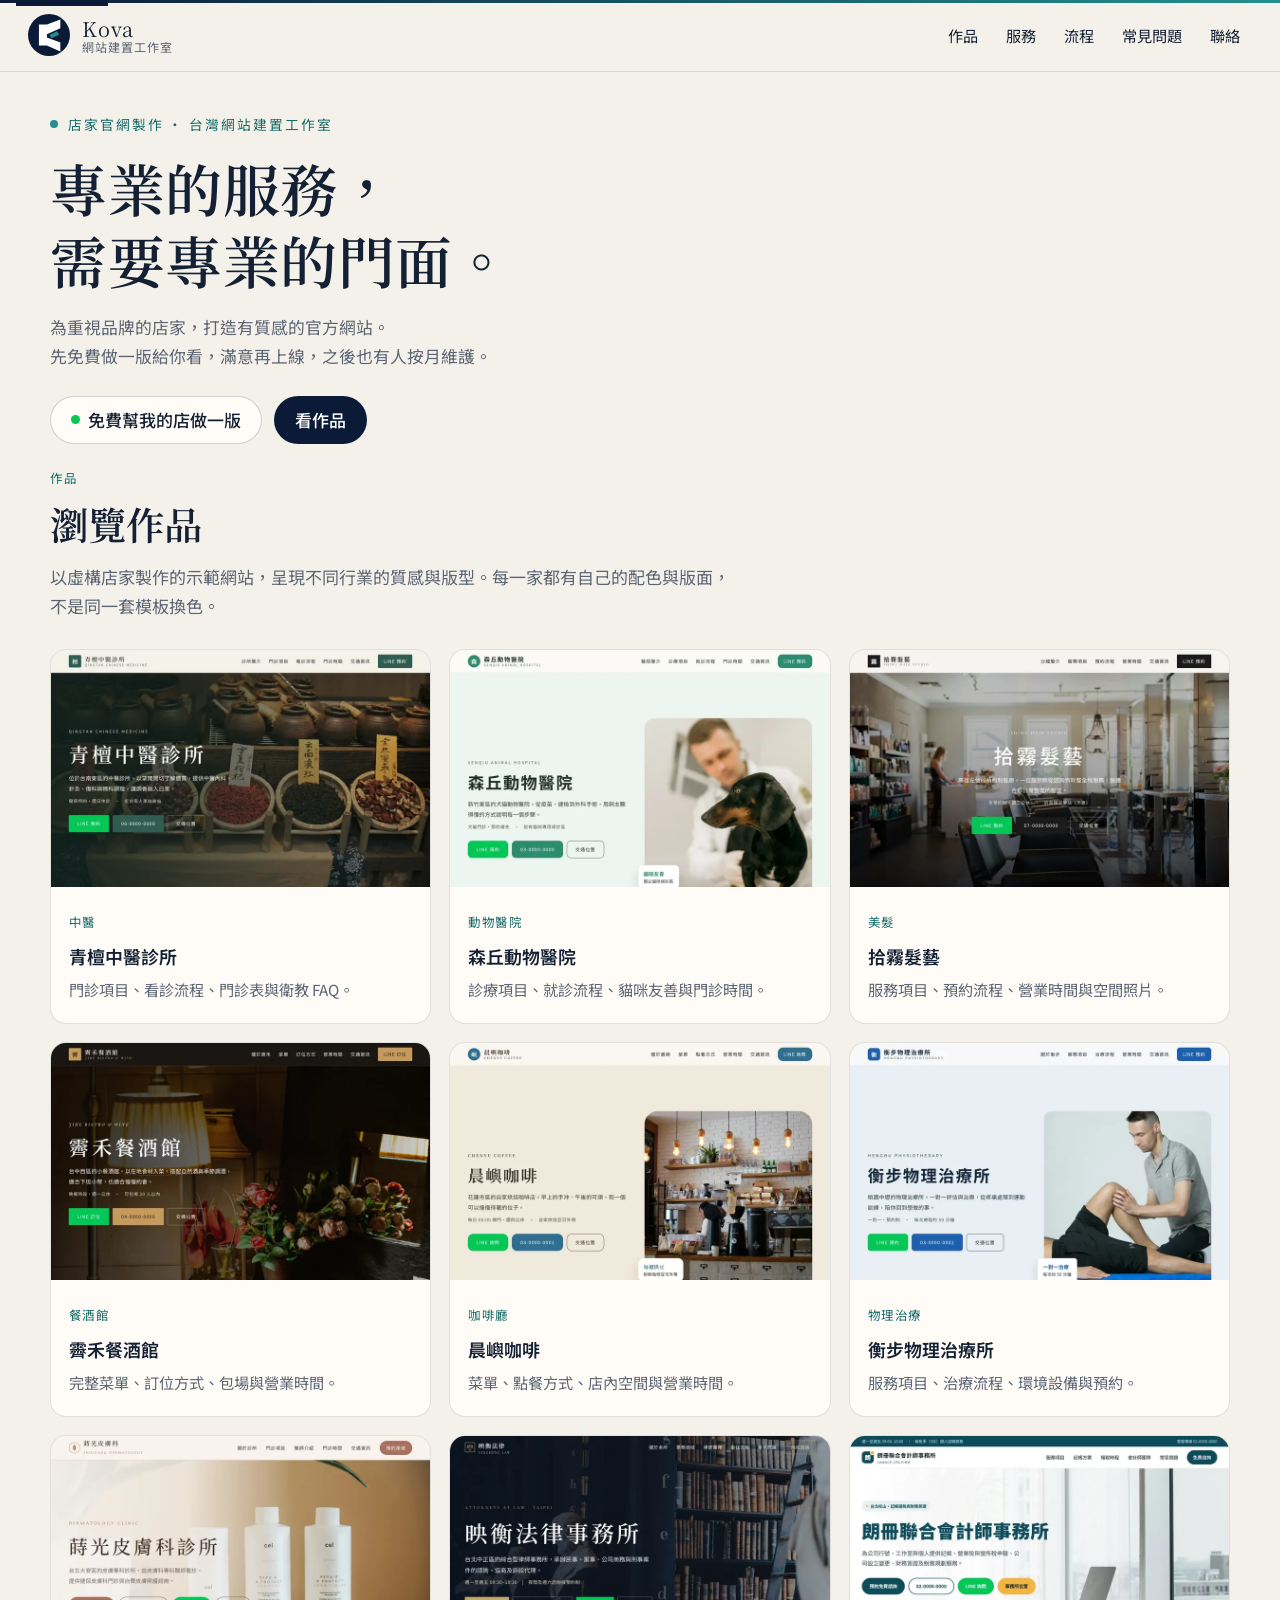
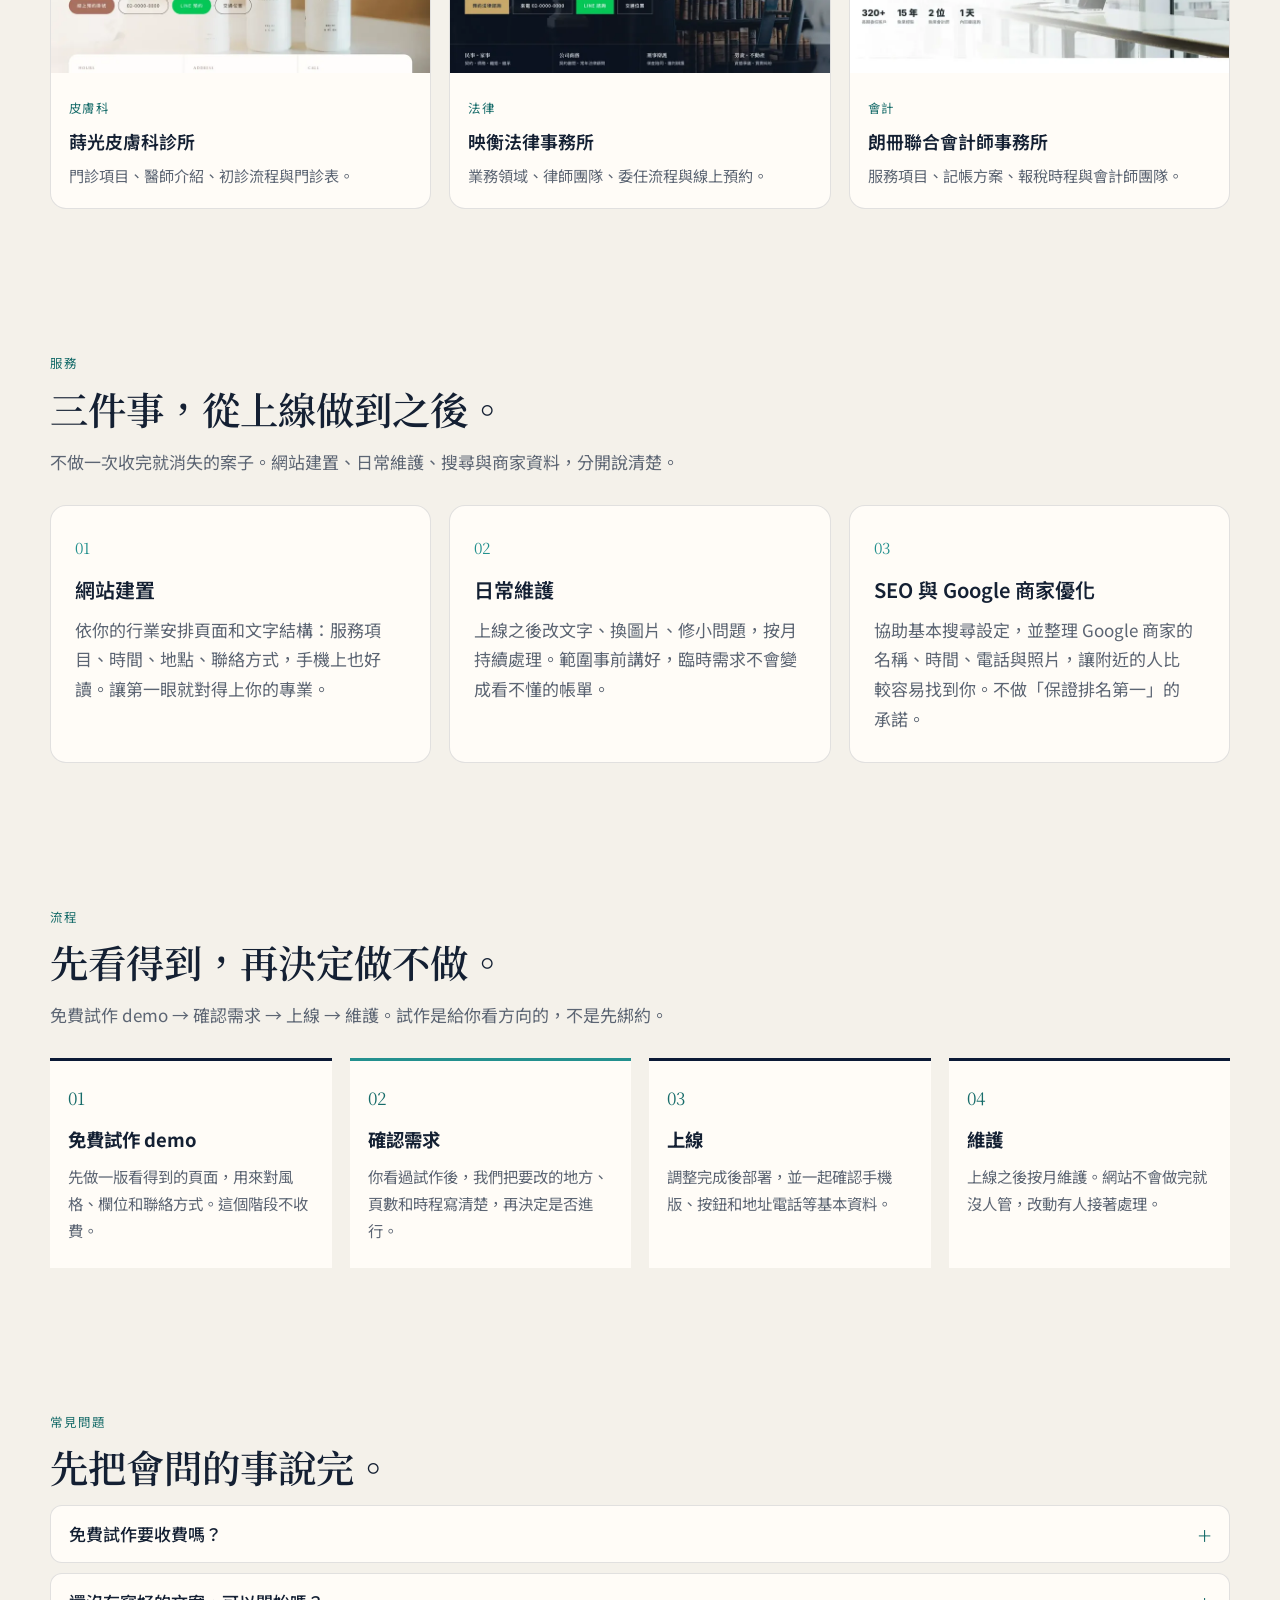
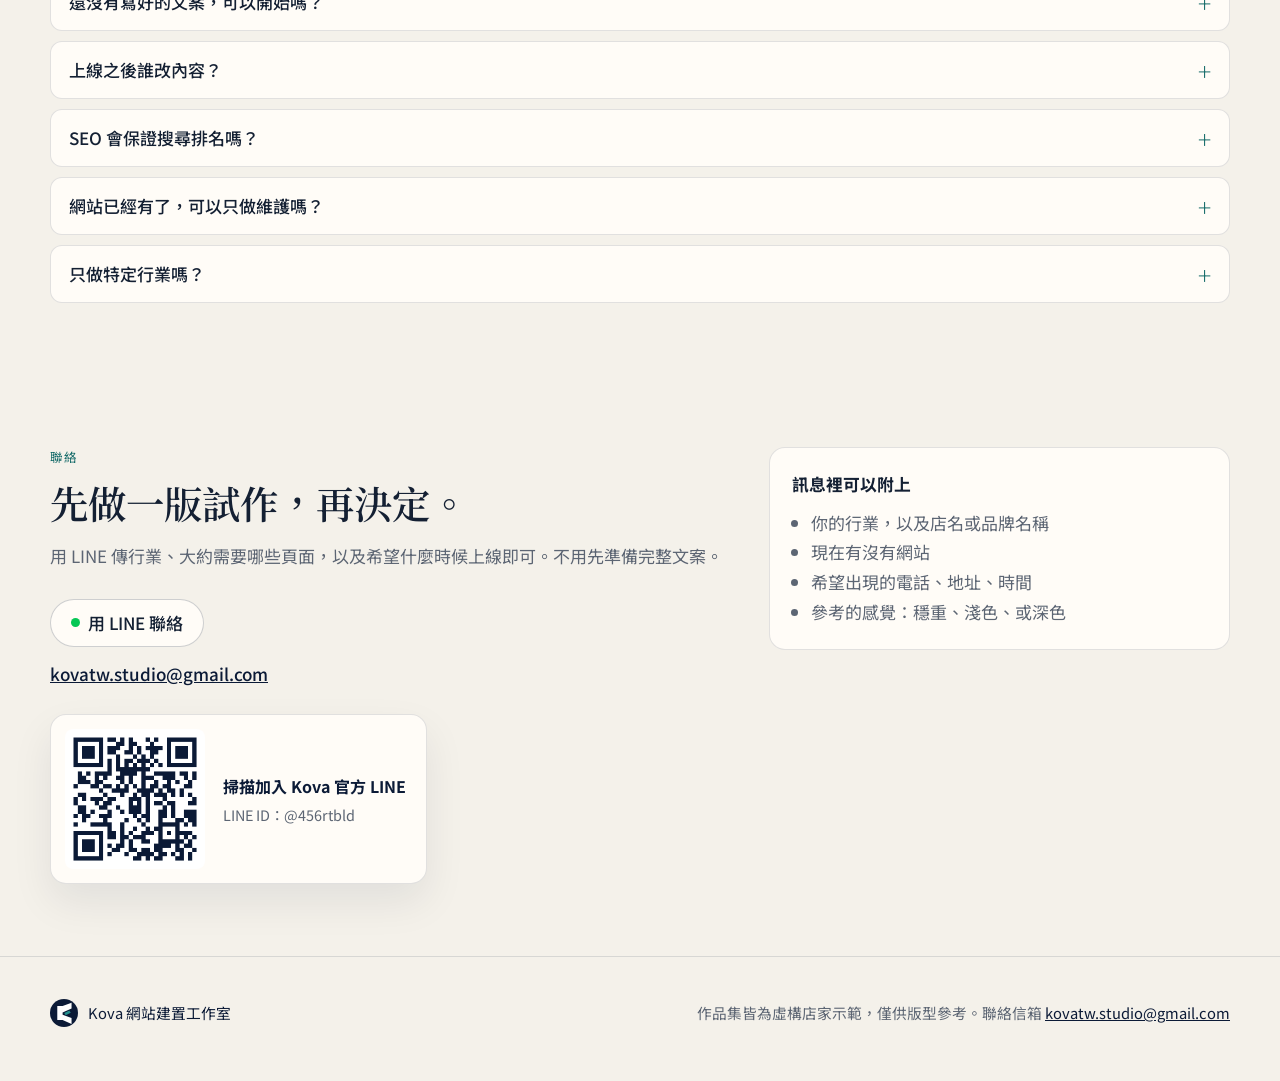
==== commit 4436e869: "SEO: titles, OG/Twitter, JSON-LD, robots/sitemap, icons, 800w images; noindex fictional /demos/" ====
--- a/index.html
+++ b/index.html
@@ -4,14 +4,121 @@
   <meta charset="utf-8">
   <meta name="viewport" content="width=device-width, initial-scale=1">
   <meta name="color-scheme" content="light">
-  <title>Kova｜為重視品牌的店家打造官方網站</title>
-  <meta name="description" content="Kova 是台灣的網站建置工作室，為重視品牌的店家打造有質感的官方網站。先免費做一版給你看，滿意再上線，之後也有人按月維護。">
+  <title>Kova｜台灣在地店家官網製作・免費先做示範版｜診所、餐廳、髮廊網站設計</title>
+  <meta name="description" content="Kova 專做台灣在地店家的官方網站：診所、餐廳、咖啡廳、髮廊、事務所，台中與全台皆可。先免費做一版示範給你看，滿意再上線，之後按月維護、協助 Google 商家設定。加 LINE 詢問。">
+  <link rel="canonical" href="https://kova.tw/">
+  <meta property="og:type" content="website">
+  <meta property="og:site_name" content="Kova 網站建置工作室">
+  <meta property="og:locale" content="zh_TW">
+  <meta property="og:url" content="https://kova.tw/">
+  <meta property="og:title" content="Kova｜店家官網製作，先免費做一版示範">
+  <meta property="og:description" content="診所、餐廳、咖啡廳、髮廊、事務所的官方網站。先看示範版，滿意再上線，之後按月維護。">
+  <meta property="og:image" content="https://kova.tw/assets/og-cover.png">
+  <meta property="og:image:width" content="1200">
+  <meta property="og:image:height" content="630">
+  <meta property="og:image:alt" content="Kova 店家官網製作：先免費做一版示範，滿意再上線">
+  <meta name="twitter:card" content="summary_large_image">
+  <meta name="twitter:title" content="Kova｜店家官網製作，先免費做一版示範">
+  <meta name="twitter:description" content="診所、餐廳、咖啡廳、髮廊、事務所的官方網站。先看示範版，滿意再上線。">
+  <meta name="twitter:image" content="https://kova.tw/assets/og-cover.png">
   <meta name="theme-color" content="#0B1A36">
   <link rel="icon" href="assets/favicon.svg" type="image/svg+xml">
+  <link rel="icon" href="favicon.ico" sizes="any">
+  <link rel="apple-touch-icon" href="assets/apple-touch-icon.png">
   <link rel="preconnect" href="https://fonts.googleapis.com">
   <link rel="preconnect" href="https://fonts.gstatic.com" crossorigin>
-  <link href="https://fonts.googleapis.com/css2?family=Noto+Sans+TC:wght@400;500;700&family=Noto+Serif+TC:wght@500;600;700&display=swap" rel="stylesheet">
+  <link href="https://fonts.googleapis.com/css2?family=Noto+Sans+TC:wght@400;500;700&family=Noto+Serif+TC:wght@500;600&display=swap" rel="stylesheet">
   <link rel="stylesheet" href="assets/site.css">
+  <script type="application/ld+json">
+  {
+    "@context": "https://schema.org",
+    "@type": "ProfessionalService",
+    "name": "Kova 網站建置工作室",
+    "alternateName": "Kova",
+    "url": "https://kova.tw/",
+    "logo": "https://kova.tw/assets/apple-touch-icon.png",
+    "image": "https://kova.tw/assets/og-cover.png",
+    "email": "kovatw.studio@gmail.com",
+    "description": "為台灣在地店家製作官方網站，提供免費示範版、網站建置、按月維護與 Google 商家資料整理。",
+    "areaServed": [
+      {
+        "@type": "Country",
+        "name": "台灣"
+      },
+      {
+        "@type": "City",
+        "name": "台中"
+      }
+    ],
+    "knowsLanguage": "zh-Hant",
+    "sameAs": [
+      "https://www.threads.com/@kovatw_studio"
+    ],
+    "contactPoint": {
+      "@type": "ContactPoint",
+      "contactType": "customer service",
+      "email": "kovatw.studio@gmail.com",
+      "url": "https://line.me/R/ti/p/@456rtbld",
+      "availableLanguage": "zh-Hant"
+    }
+  }
+  </script>
+  <script type="application/ld+json">
+  {
+    "@context": "https://schema.org",
+    "@type": "FAQPage",
+    "mainEntity": [
+      {
+        "@type": "Question",
+        "name": "免費試作要收費嗎？",
+        "acceptedAnswer": {
+          "@type": "Answer",
+          "text": "不收費。試作用來對齊風格和範圍，你看過之後再決定要不要做。"
+        }
+      },
+      {
+        "@type": "Question",
+        "name": "還沒有寫好的文案，可以開始嗎？",
+        "acceptedAnswer": {
+          "@type": "Answer",
+          "text": "可以。你提供服務項目、時間、地址和想強調的事，我們整理成網站上的句子，你再確認。"
+        }
+      },
+      {
+        "@type": "Question",
+        "name": "上線之後誰改內容？",
+        "acceptedAnswer": {
+          "@type": "Answer",
+          "text": "維護範圍裡會處理事先講好的更新，例如改時間、換一段介紹、修連結。比較大的改版會另外說明。"
+        }
+      },
+      {
+        "@type": "Question",
+        "name": "SEO 會保證搜尋排名嗎？",
+        "acceptedAnswer": {
+          "@type": "Answer",
+          "text": "不會。我們做的是基本設定和 Google 商家資料整理，不承諾名次或來客數。"
+        }
+      },
+      {
+        "@type": "Question",
+        "name": "網站已經有了，可以只做維護嗎？",
+        "acceptedAnswer": {
+          "@type": "Answer",
+          "text": "可以。先看目前的網站和你希望改的頻率，再決定維護範圍是否合適。"
+        }
+      },
+      {
+        "@type": "Question",
+        "name": "只做特定行業嗎？",
+        "acceptedAnswer": {
+          "@type": "Answer",
+          "text": "不限行業。只要你重視品牌形象、希望官網看起來專業可信，都可以先用免費試作討論。"
+        }
+      }
+    ]
+  }
+  </script>
 </head>
 <body>
   <a class="skip" href="#main">跳到內容</a>
@@ -35,12 +142,12 @@
 
   <main id="main">
     <section class="hero wrap">
-      <p class="eyebrow"><span class="dot" aria-hidden="true"></span>台灣 · 網站建置工作室</p>
+      <p class="eyebrow"><span class="dot" aria-hidden="true"></span>店家官網製作 · 台灣網站建置工作室</p>
       <h1 class="hero-title"><span>專業的服務，</span><span>需要專業的門面。</span></h1>
       <p class="lede">為重視品牌的店家，打造有質感的官方網站。<br>先免費做一版給你看，滿意再上線，之後也有人按月維護。</p>
       <div class="hero-actions">
+        <a class="btn btn-line" href="https://line.me/R/ti/p/@456rtbld">免費幫我的店做一版</a>
         <a class="btn btn-navy" href="#work">看作品</a>
-        <a class="btn btn-line" href="https://line.me/R/ti/p/@456rtbld">用 LINE 聯絡</a>
       </div>
     </section>
 
@@ -51,7 +158,7 @@
       <div class="work-grid">
         <a class="work-card" href="qingtan-tcm/">
           <div class="work-shot">
-            <img src="assets/work/qingtan-tcm.webp" alt="青檀中醫診所示範網站首頁，台南中醫診所的門診資訊與預約" width="1600" height="1000" loading="eager">
+            <img src="assets/work/qingtan-tcm-800.webp" srcset="assets/work/qingtan-tcm-800.webp 800w, assets/work/qingtan-tcm.webp 1600w" sizes="(max-width: 720px) calc(100vw - 32px), (max-width: 980px) calc(50vw - 30px), 380px" alt="青檀中醫診所示範網站首頁，台南中醫診所的門診資訊與預約" width="800" height="500" loading="eager" fetchpriority="high" decoding="async">
           </div>
           <div class="work-meta">
             <span>中醫</span>
@@ -61,7 +168,7 @@
         </a>
         <a class="work-card" href="senqiu-vet/">
           <div class="work-shot">
-            <img src="assets/work/senqiu-vet.webp" alt="森丘動物醫院示範網站首頁，犬貓門診與預約資訊" width="1600" height="1000" loading="eager">
+            <img src="assets/work/senqiu-vet-800.webp" srcset="assets/work/senqiu-vet-800.webp 800w, assets/work/senqiu-vet.webp 1600w" sizes="(max-width: 720px) calc(100vw - 32px), (max-width: 980px) calc(50vw - 30px), 380px" alt="森丘動物醫院示範網站首頁，犬貓門診與預約資訊" width="800" height="500" loading="lazy" decoding="async">
           </div>
           <div class="work-meta">
             <span>動物醫院</span>
@@ -71,7 +178,7 @@
         </a>
         <a class="work-card" href="shiwu-hair/">
           <div class="work-shot">
-            <img src="assets/work/shiwu-hair.webp" alt="拾霧髮藝示範網站首頁，預約制美髮沙龍" width="1600" height="1000" loading="eager">
+            <img src="assets/work/shiwu-hair-800.webp" srcset="assets/work/shiwu-hair-800.webp 800w, assets/work/shiwu-hair.webp 1600w" sizes="(max-width: 720px) calc(100vw - 32px), (max-width: 980px) calc(50vw - 30px), 380px" alt="拾霧髮藝示範網站首頁，預約制美髮沙龍" width="800" height="500" loading="lazy" decoding="async">
           </div>
           <div class="work-meta">
             <span>美髮</span>
@@ -81,7 +188,7 @@
         </a>
         <a class="work-card" href="jihe-bistro/">
           <div class="work-shot">
-            <img src="assets/work/jihe-bistro.webp" alt="霽禾餐酒館示範網站首頁，餐酒館菜單與訂位" width="1600" height="1000" loading="lazy">
+            <img src="assets/work/jihe-bistro-800.webp" srcset="assets/work/jihe-bistro-800.webp 800w, assets/work/jihe-bistro.webp 1600w" sizes="(max-width: 720px) calc(100vw - 32px), (max-width: 980px) calc(50vw - 30px), 380px" alt="霽禾餐酒館示範網站首頁，餐酒館菜單與訂位" width="800" height="500" loading="lazy" decoding="async">
           </div>
           <div class="work-meta">
             <span>餐酒館</span>
@@ -91,7 +198,7 @@
         </a>
         <a class="work-card" href="chenyu-coffee/">
           <div class="work-shot">
-            <img src="assets/work/chenyu-coffee.webp" alt="晨嶼咖啡示範網站首頁，自家烘焙咖啡店" width="1600" height="1000" loading="lazy">
+            <img src="assets/work/chenyu-coffee-800.webp" srcset="assets/work/chenyu-coffee-800.webp 800w, assets/work/chenyu-coffee.webp 1600w" sizes="(max-width: 720px) calc(100vw - 32px), (max-width: 980px) calc(50vw - 30px), 380px" alt="晨嶼咖啡示範網站首頁，自家烘焙咖啡店" width="800" height="500" loading="lazy" decoding="async">
           </div>
           <div class="work-meta">
             <span>咖啡廳</span>
@@ -101,7 +208,7 @@
         </a>
         <a class="work-card" href="hengbu-pt/">
           <div class="work-shot">
-            <img src="assets/work/hengbu-pt.webp" alt="衡步物理治療所示範網站首頁，物理治療服務與預約" width="1600" height="1000" loading="lazy">
+            <img src="assets/work/hengbu-pt-800.webp" srcset="assets/work/hengbu-pt-800.webp 800w, assets/work/hengbu-pt.webp 1600w" sizes="(max-width: 720px) calc(100vw - 32px), (max-width: 980px) calc(50vw - 30px), 380px" alt="衡步物理治療所示範網站首頁，物理治療服務與預約" width="800" height="500" loading="lazy" decoding="async">
           </div>
           <div class="work-meta">
             <span>物理治療</span>
@@ -111,7 +218,7 @@
         </a>
         <a class="work-card" href="demos/shiguang-derma/">
           <div class="work-shot">
-            <img src="assets/work/shiguang-derma.webp" alt="蒔光皮膚科診所示範網站首頁，門診資訊與預約掛號" width="1600" height="1000" loading="lazy">
+            <img src="assets/work/shiguang-derma-800.webp" srcset="assets/work/shiguang-derma-800.webp 800w, assets/work/shiguang-derma.webp 1600w" sizes="(max-width: 720px) calc(100vw - 32px), (max-width: 980px) calc(50vw - 30px), 380px" alt="蒔光皮膚科診所示範網站首頁，門診資訊與預約掛號" width="800" height="500" loading="lazy" decoding="async">
           </div>
           <div class="work-meta">
             <span>皮膚科</span>
@@ -121,7 +228,7 @@
         </a>
         <a class="work-card" href="demos/yingheng-law/">
           <div class="work-shot">
-            <img src="assets/work/yingheng-law.webp" alt="映衡法律事務所示範網站首頁，業務領域與預約諮詢" width="1600" height="1000" loading="lazy">
+            <img src="assets/work/yingheng-law-800.webp" srcset="assets/work/yingheng-law-800.webp 800w, assets/work/yingheng-law.webp 1600w" sizes="(max-width: 720px) calc(100vw - 32px), (max-width: 980px) calc(50vw - 30px), 380px" alt="映衡法律事務所示範網站首頁，業務領域與預約諮詢" width="800" height="500" loading="lazy" decoding="async">
           </div>
           <div class="work-meta">
             <span>法律</span>
@@ -131,7 +238,7 @@
         </a>
         <a class="work-card" href="demos/langce-cpa/">
           <div class="work-shot">
-            <img src="assets/work/langce-cpa.webp" alt="朗冊聯合會計師事務所示範網站首頁，服務項目與記帳方案" width="1600" height="1000" loading="lazy">
+            <img src="assets/work/langce-cpa-800.webp" srcset="assets/work/langce-cpa-800.webp 800w, assets/work/langce-cpa.webp 1600w" sizes="(max-width: 720px) calc(100vw - 32px), (max-width: 980px) calc(50vw - 30px), 380px" alt="朗冊聯合會計師事務所示範網站首頁，服務項目與記帳方案" width="800" height="500" loading="lazy" decoding="async">
           </div>
           <div class="work-meta">
             <span>會計</span>
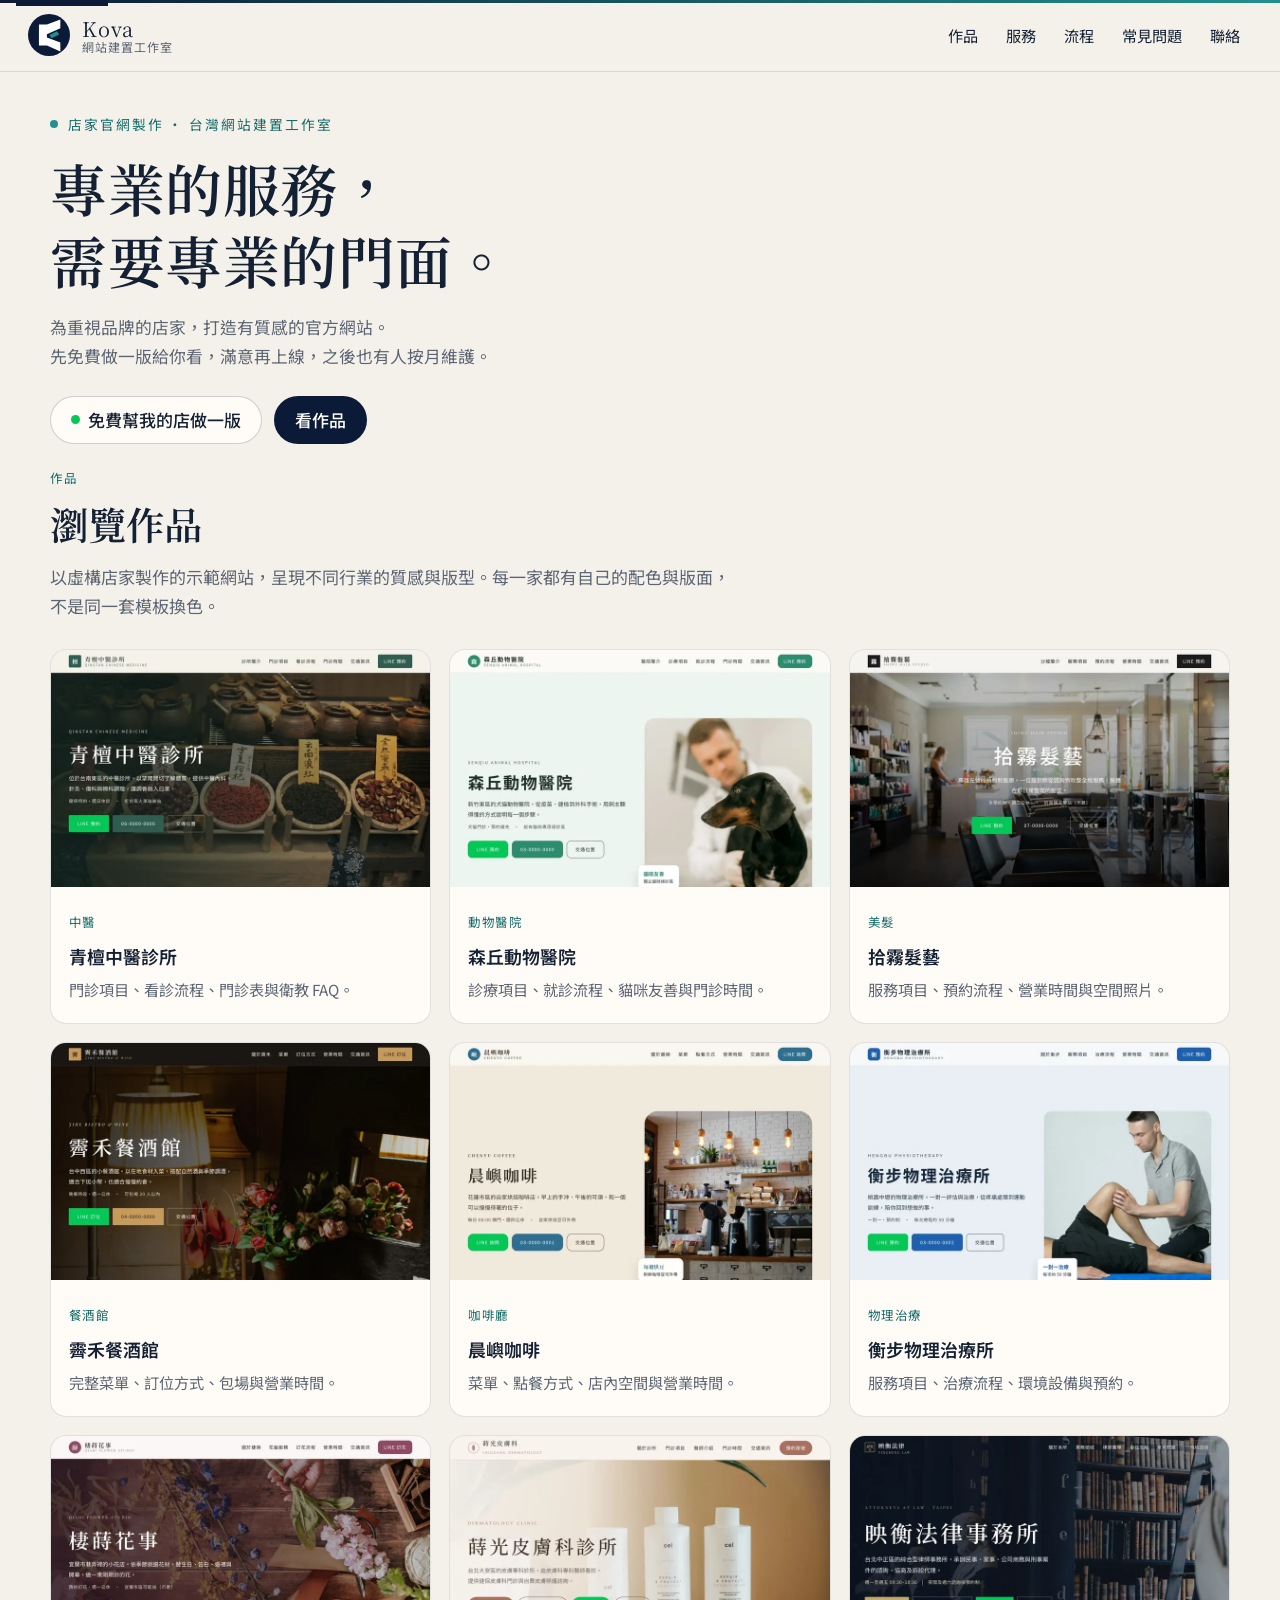
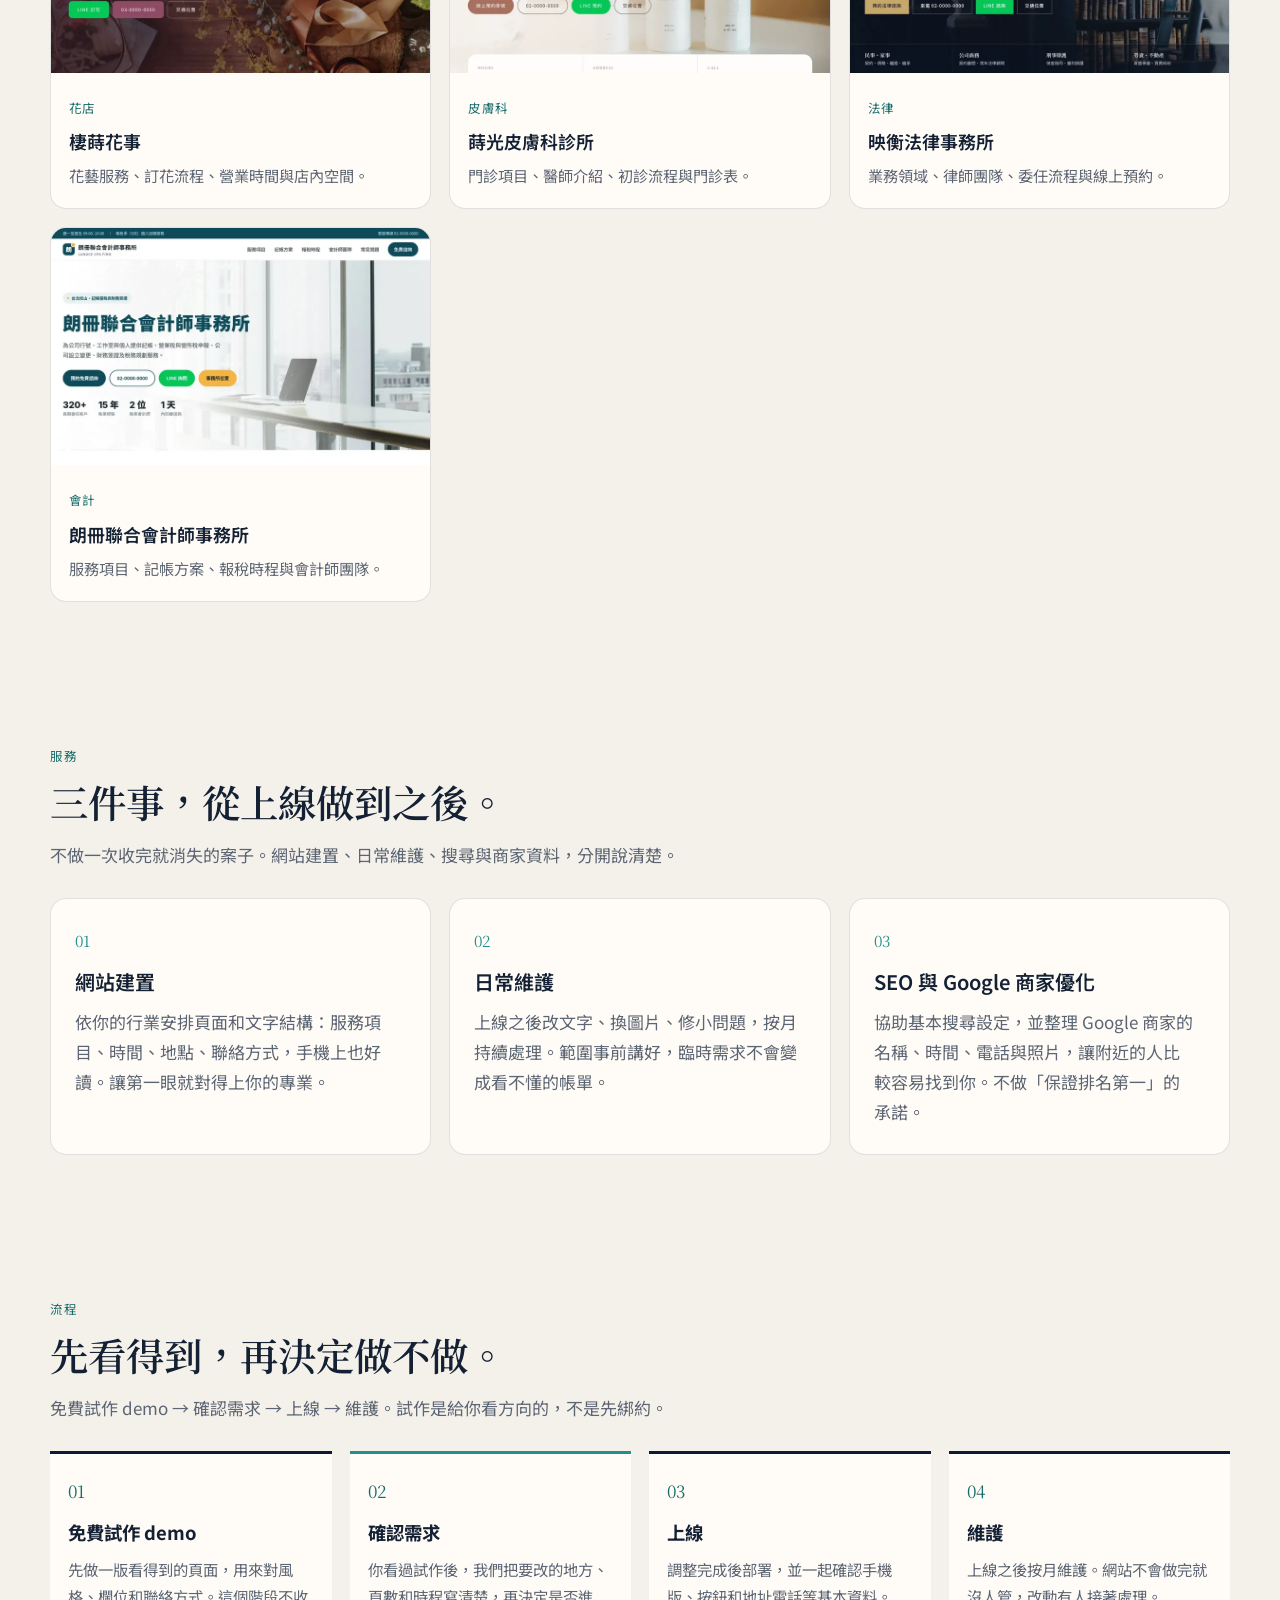
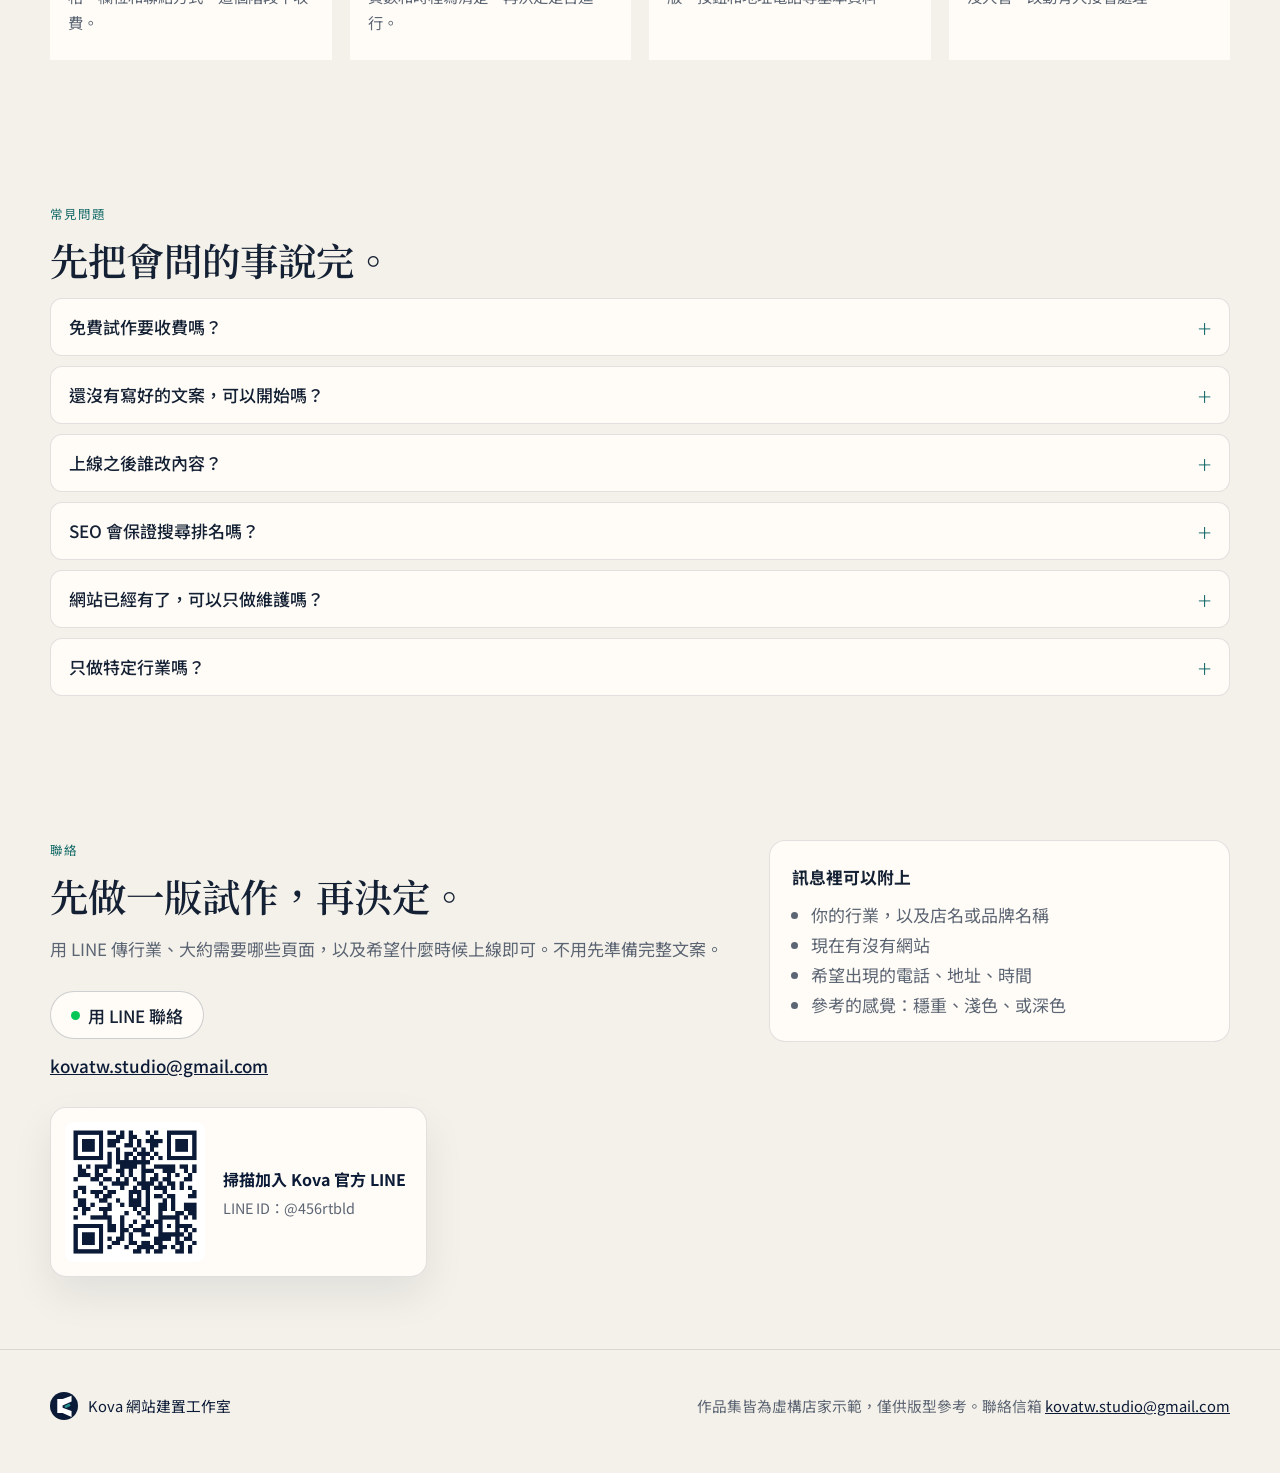
==== commit 94026d0a: "Portfolio: add fictional florist demo (棲蒔花事)" ====
--- a/index.html
+++ b/index.html
@@ -7,6 +7,7 @@
   <title>Kova｜台灣在地店家官網製作・免費先做示範版｜診所、餐廳、髮廊網站設計</title>
   <meta name="description" content="Kova 專做台灣在地店家的官方網站：診所、餐廳、咖啡廳、髮廊、事務所，台中與全台皆可。先免費做一版示範給你看，滿意再上線，之後按月維護、協助 Google 商家設定。加 LINE 詢問。">
   <link rel="canonical" href="https://kova.tw/">
+  <meta name="google-site-verification" content="w9RjNnGiC5zbI2qLm1I-09z0yYiL0zL02SlFUMZjMuE" />
   <meta property="og:type" content="website">
   <meta property="og:site_name" content="Kova 網站建置工作室">
   <meta property="og:locale" content="zh_TW">
@@ -216,6 +217,16 @@
             <p>服務項目、治療流程、環境設備與預約。</p>
           </div>
         </a>
+        <a class="work-card" href="qishi-floral/">
+          <div class="work-shot">
+            <img src="assets/work/qishi-floral-800.webp" srcset="assets/work/qishi-floral-800.webp 800w, assets/work/qishi-floral.webp 1600w" sizes="(max-width: 720px) calc(100vw - 32px), (max-width: 980px) calc(50vw - 30px), 380px" alt="棲蒔花事示範網站首頁，宜蘭花店的花束訂製與訂花資訊" width="800" height="500" loading="lazy" decoding="async">
+          </div>
+          <div class="work-meta">
+            <span>花店</span>
+            <h3>棲蒔花事</h3>
+            <p>花藝服務、訂花流程、營業時間與店內空間。</p>
+          </div>
+        </a>
         <a class="work-card" href="demos/shiguang-derma/">
           <div class="work-shot">
             <img src="assets/work/shiguang-derma-800.webp" srcset="assets/work/shiguang-derma-800.webp 800w, assets/work/shiguang-derma.webp 1600w" sizes="(max-width: 720px) calc(100vw - 32px), (max-width: 980px) calc(50vw - 30px), 380px" alt="蒔光皮膚科診所示範網站首頁，門診資訊與預約掛號" width="800" height="500" loading="lazy" decoding="async">
